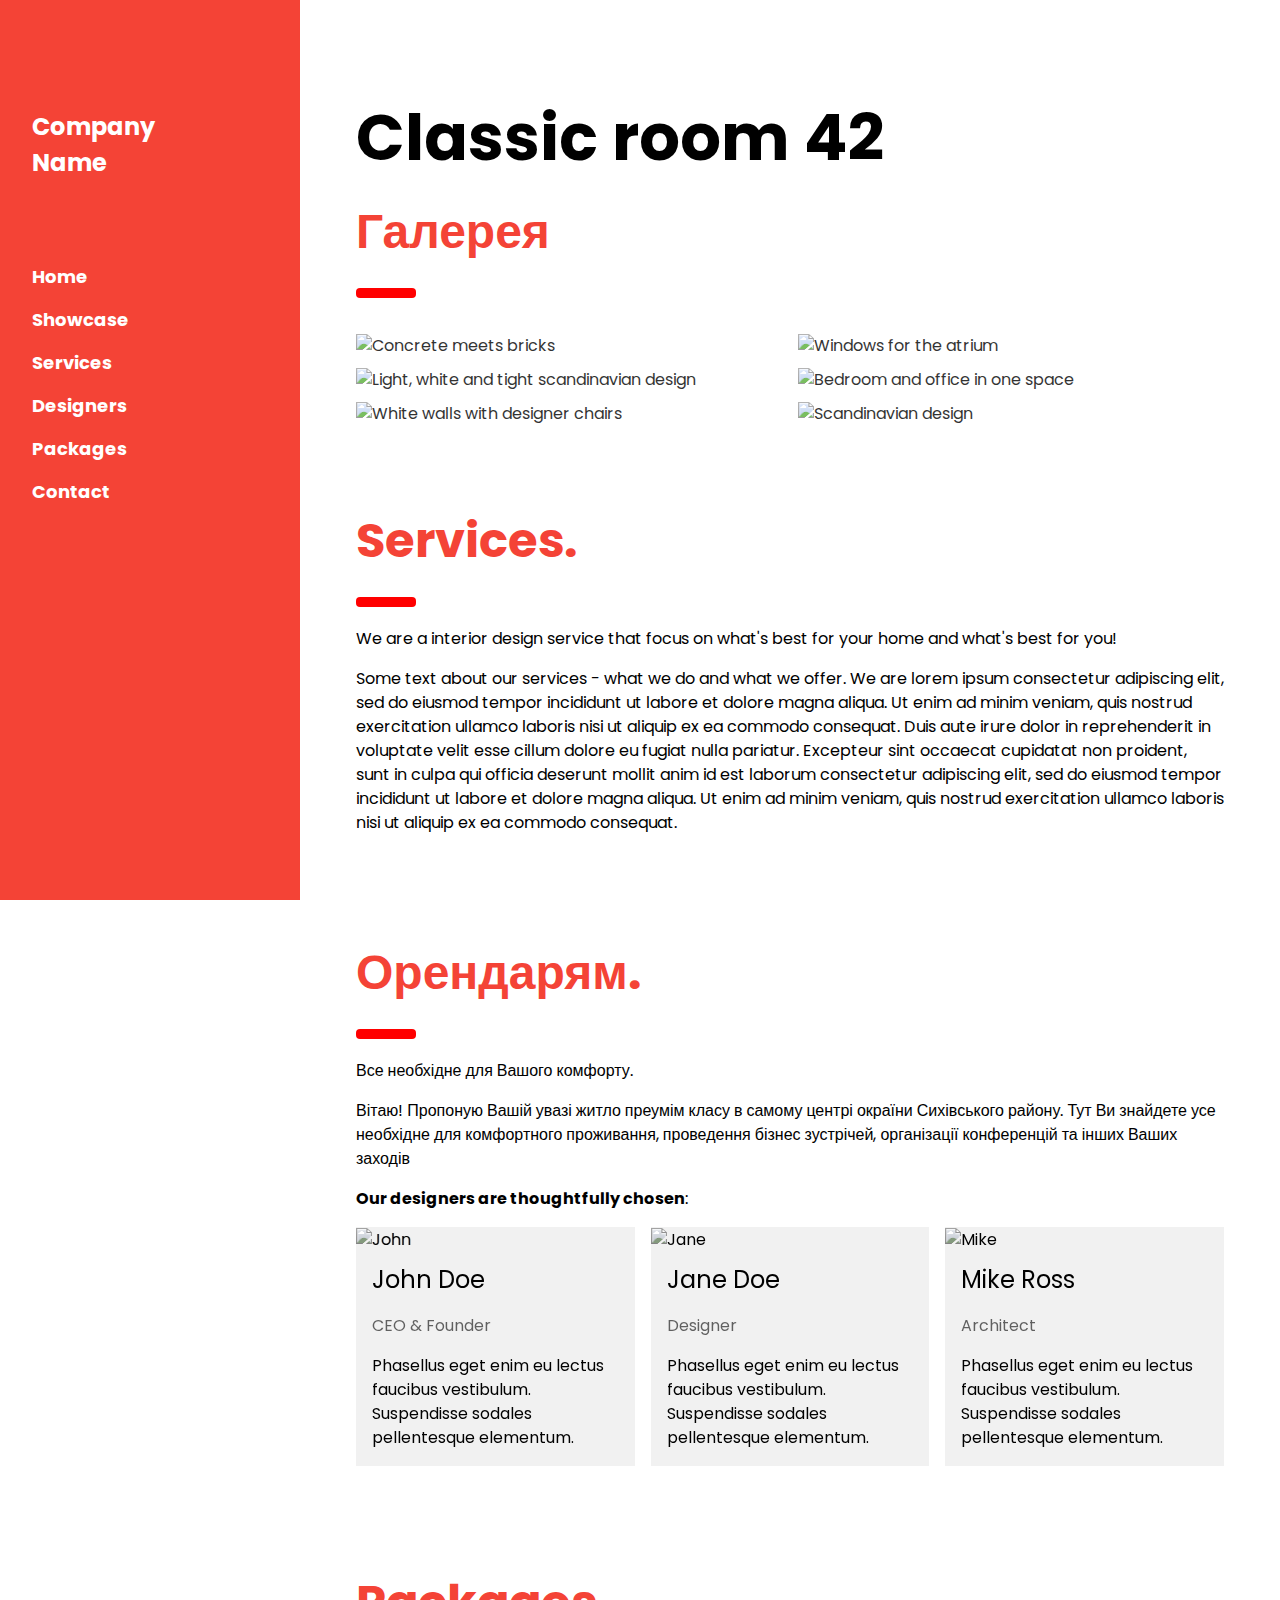
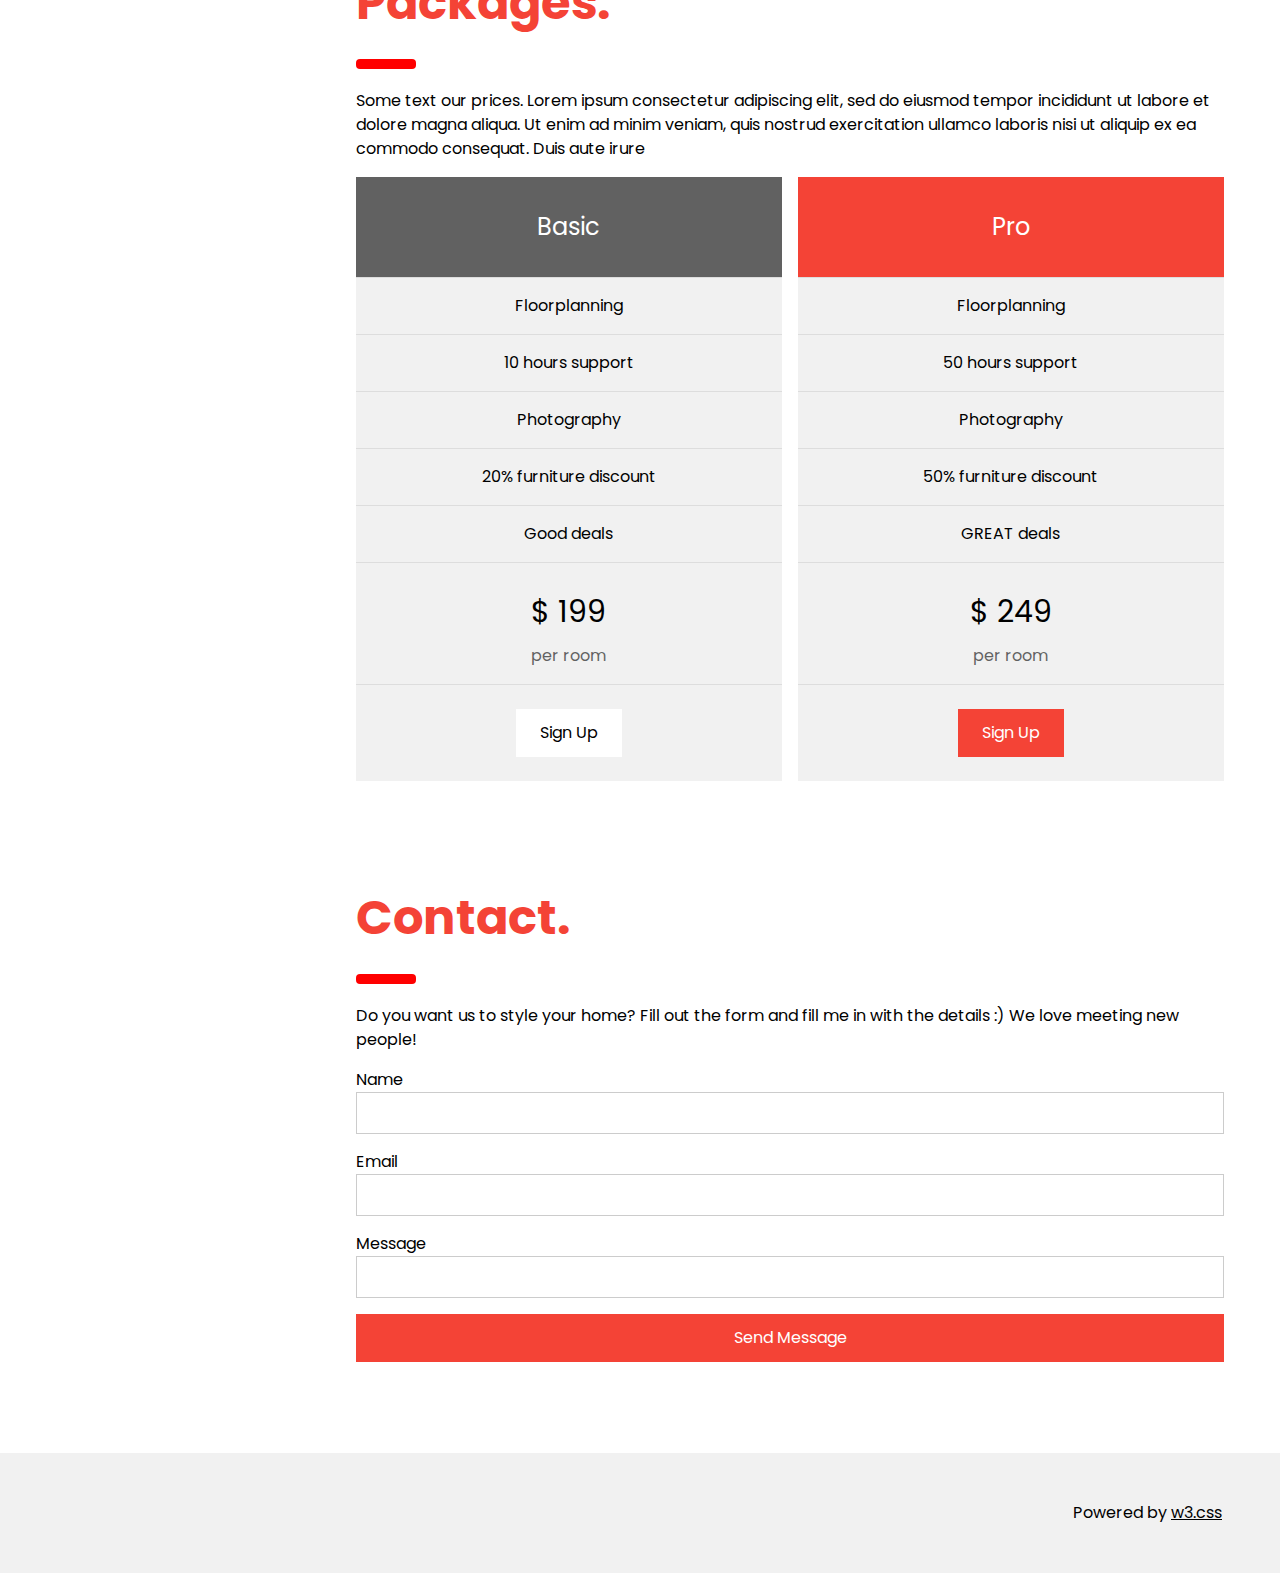
==== templates/index.html @ 7cef3b25 "Update index.html" ====
<!DOCTYPE html>
<html lang="en">
<head>
<title>W3.CSS Template</title>
<meta charset="UTF-8">
<meta name="viewport" content="width=device-width, initial-scale=1">
<link rel="stylesheet" href="https://www.w3schools.com/w3css/4/w3.css">
<link rel="stylesheet" href="https://fonts.googleapis.com/css?family=Poppins">
<style>
body,h1,h2,h3,h4,h5 {font-family: "Poppins", sans-serif}
body {font-size:16px;}
.w3-half img{margin-bottom:-6px;margin-top:16px;opacity:0.8;cursor:pointer}
.w3-half img:hover{opacity:1}
</style>
</head>
<body>

<!-- Sidebar/menu -->
<nav class="w3-sidebar w3-red w3-collapse w3-top w3-large w3-padding" style="z-index:3;width:300px;font-weight:bold;" id="mySidebar"><br>
  <a href="javascript:void(0)" onclick="w3_close()" class="w3-button w3-hide-large w3-display-topleft" style="width:100%;font-size:22px">Close Menu</a>
  <div class="w3-container">
    <h3 class="w3-padding-64"><b>Company<br>Name</b></h3>
  </div>
  <div class="w3-bar-block">
    <a href="#" onclick="w3_close()" class="w3-bar-item w3-button w3-hover-white">Home</a> 
    <a href="#showcase" onclick="w3_close()" class="w3-bar-item w3-button w3-hover-white">Showcase</a> 
    <a href="#services" onclick="w3_close()" class="w3-bar-item w3-button w3-hover-white">Services</a> 
    <a href="#designers" onclick="w3_close()" class="w3-bar-item w3-button w3-hover-white">Designers</a> 
    <a href="#packages" onclick="w3_close()" class="w3-bar-item w3-button w3-hover-white">Packages</a> 
    <a href="#contact" onclick="w3_close()" class="w3-bar-item w3-button w3-hover-white">Contact</a>
  </div>
</nav>

<!-- Top menu on small screens -->
<header class="w3-container w3-top w3-hide-large w3-red w3-xlarge w3-padding">
  <a href="javascript:void(0)" class="w3-button w3-red w3-margin-right" onclick="w3_open()">☰</a>
  <span>Company Name</span>
</header>

<!-- Overlay effect when opening sidebar on small screens -->
<div class="w3-overlay w3-hide-large" onclick="w3_close()" style="cursor:pointer" title="close side menu" id="myOverlay"></div>

<!-- !PAGE CONTENT! -->
<div class="w3-main" style="margin-left:340px;margin-right:40px">

  <!-- Header -->
  <div class="w3-container" style="margin-top:80px" id="showcase">
    <h1 class="w3-jumbo"><b>Classic room 42</b></h1>
    <h1 class="w3-xxxlarge w3-text-red"><b>Галерея</b></h1>
    <hr style="width:50px;border:5px solid red" class="w3-round">
  </div>
  
  <!-- Photo grid (modal) -->
  <div class="w3-row-padding">
    <div class="w3-half">
      <img src="kitchenconcrete.jpg" style="width:100%" onclick="onClick(this)" alt="Concrete meets bricks">
      <img src="/w3images/livingroom.jpg" style="width:100%" onclick="onClick(this)" alt="Light, white and tight scandinavian design">
      <img src="/w3images/diningroom.jpg" style="width:100%" onclick="onClick(this)" alt="White walls with designer chairs">
    </div>

    <div class="w3-half">
      <img src="/w3images/atrium.jpg" style="width:100%" onclick="onClick(this)" alt="Windows for the atrium">
      <img src="/w3images/bedroom.jpg" style="width:100%" onclick="onClick(this)" alt="Bedroom and office in one space">
      <img src="/w3images/livingroom2.jpg" style="width:100%" onclick="onClick(this)" alt="Scandinavian design">
    </div>
  </div>

  <!-- Modal for full size images on click-->
  <div id="modal01" class="w3-modal w3-black" style="padding-top:0" onclick="this.style.display='none'">
    <span class="w3-button w3-black w3-xxlarge w3-display-topright">×</span>
    <div class="w3-modal-content w3-animate-zoom w3-center w3-transparent w3-padding-64">
      <img id="img01" class="w3-image">
      <p id="caption"></p>
    </div>
  </div>

  <!-- Інтерє'р -->
  <div class="w3-container" id="services" style="margin-top:75px">
    <h1 class="w3-xxxlarge w3-text-red"><b>Services.</b></h1>
    <hr style="width:50px;border:5px solid red" class="w3-round">
    <p>We are a interior design service that focus on what's best for your home and what's best for you!</p>
    <p>Some text about our services - what we do and what we offer. We are lorem ipsum consectetur adipiscing elit, sed do eiusmod tempor incididunt ut labore et dolore magna aliqua. Ut enim ad minim veniam, quis nostrud exercitation ullamco laboris nisi ut aliquip ex ea commodo consequat. Duis aute irure
    dolor in reprehenderit in voluptate velit esse cillum dolore eu fugiat nulla pariatur. Excepteur sint occaecat cupidatat non proident, sunt in culpa qui officia deserunt mollit anim id est laborum consectetur adipiscing elit, sed do eiusmod tempor
    incididunt ut labore et dolore magna aliqua. Ut enim ad minim veniam, quis nostrud exercitation ullamco laboris nisi ut aliquip ex ea commodo consequat.
    </p>
  </div>
  
  <!-- Desiner -->
  <div class="w3-container" id="designers" style="margin-top:75px">
    <h1 class="w3-xxxlarge w3-text-red"><b>Орендарям.</b></h1>
    <hr style="width:50px;border:5px solid red" class="w3-round">
    <p>Все необхідне для Вашого комфорту.</p>
    <p>Вітаю! Пропоную Вашій увазі житло преумім класу в самому центрі окраїни Сихівського району. Тут Ви знайдете усе необхідне для комфортного проживання, проведення бізнес зустрічей,
      організації конференцій та інших Ваших заходів
    </p>
    <p><b>Our designers are thoughtfully chosen</b>:</p>
  </div>

  <!-- The Team -->
  <div class="w3-row-padding w3-grayscale">
    <div class="w3-col m4 w3-margin-bottom">
      <div class="w3-light-grey">
        <img src="/w3images/team2.jpg" alt="John" style="width:100%">
        <div class="w3-container">
          <h3>John Doe</h3>
          <p class="w3-opacity">CEO & Founder</p>
          <p>Phasellus eget enim eu lectus faucibus vestibulum. Suspendisse sodales pellentesque elementum.</p>
        </div>
      </div>
    </div>
    <div class="w3-col m4 w3-margin-bottom">
      <div class="w3-light-grey">
        <img src="/w3images/team1.jpg" alt="Jane" style="width:100%">
        <div class="w3-container">
          <h3>Jane Doe</h3>
          <p class="w3-opacity">Designer</p>
          <p>Phasellus eget enim eu lectus faucibus vestibulum. Suspendisse sodales pellentesque elementum.</p>
        </div>
      </div>
    </div>
    <div class="w3-col m4 w3-margin-bottom">
      <div class="w3-light-grey">
        <img src="/w3images/team3.jpg" alt="Mike" style="width:100%">
        <div class="w3-container">
          <h3>Mike Ross</h3>
          <p class="w3-opacity">Architect</p>
          <p>Phasellus eget enim eu lectus faucibus vestibulum. Suspendisse sodales pellentesque elementum.</p>
        </div>
      </div>
    </div>
  </div>

  <!-- Packages / Pricing Tables -->
  <div class="w3-container" id="packages" style="margin-top:75px">
    <h1 class="w3-xxxlarge w3-text-red"><b>Packages.</b></h1>
    <hr style="width:50px;border:5px solid red" class="w3-round">
    <p>Some text our prices. Lorem ipsum consectetur adipiscing elit, sed do eiusmod tempor incididunt ut labore et dolore magna aliqua. Ut enim ad minim veniam, quis nostrud exercitation ullamco laboris nisi ut aliquip ex ea commodo consequat. Duis aute irure</p>
  </div>

  <div class="w3-row-padding">
    <div class="w3-half w3-margin-bottom">
      <ul class="w3-ul w3-light-grey w3-center">
        <li class="w3-dark-grey w3-xlarge w3-padding-32">Basic</li>
        <li class="w3-padding-16">Floorplanning</li>
        <li class="w3-padding-16">10 hours support</li>
        <li class="w3-padding-16">Photography</li>
        <li class="w3-padding-16">20% furniture discount</li>
        <li class="w3-padding-16">Good deals</li>
        <li class="w3-padding-16">
          <h2>$ 199</h2>
          <span class="w3-opacity">per room</span>
        </li>
        <li class="w3-light-grey w3-padding-24">
          <button class="w3-button w3-white w3-padding-large w3-hover-black">Sign Up</button>
        </li>
      </ul>
    </div>
        
    <div class="w3-half">
      <ul class="w3-ul w3-light-grey w3-center">
        <li class="w3-red w3-xlarge w3-padding-32">Pro</li>
        <li class="w3-padding-16">Floorplanning</li>
        <li class="w3-padding-16">50 hours support</li>
        <li class="w3-padding-16">Photography</li>
        <li class="w3-padding-16">50% furniture discount</li>
        <li class="w3-padding-16">GREAT deals</li>
        <li class="w3-padding-16">
          <h2>$ 249</h2>
          <span class="w3-opacity">per room</span>
        </li>
        <li class="w3-light-grey w3-padding-24">
          <button class="w3-button w3-red w3-padding-large w3-hover-black">Sign Up</button>
        </li>
      </ul>
    </div>
  </div>
  
  <!-- Contact -->
  <div class="w3-container" id="contact" style="margin-top:75px">
    <h1 class="w3-xxxlarge w3-text-red"><b>Contact.</b></h1>
    <hr style="width:50px;border:5px solid red" class="w3-round">
    <p>Do you want us to style your home? Fill out the form and fill me in with the details :) We love meeting new people!</p>
    <form action="/action_page.php" target="_blank">
      <div class="w3-section">
        <label>Name</label>
        <input class="w3-input w3-border" type="text" name="Name" required>
      </div>
      <div class="w3-section">
        <label>Email</label>
        <input class="w3-input w3-border" type="text" name="Email" required>
      </div>
      <div class="w3-section">
        <label>Message</label>
        <input class="w3-input w3-border" type="text" name="Message" required>
      </div>
      <button type="submit" class="w3-button w3-block w3-padding-large w3-red w3-margin-bottom">Send Message</button>
    </form>  
  </div>

<!-- End page content -->
</div>

<!-- W3.CSS Container -->
<div class="w3-light-grey w3-container w3-padding-32" style="margin-top:75px;padding-right:58px"><p class="w3-right">Powered by <a href="https://www.w3schools.com/w3css/default.asp" title="W3.CSS" target="_blank" class="w3-hover-opacity">w3.css</a></p></div>

<script>
// Script to open and close sidebar
function w3_open() {
  document.getElementById("mySidebar").style.display = "block";
  document.getElementById("myOverlay").style.display = "block";
}
 
function w3_close() {
  document.getElementById("mySidebar").style.display = "none";
  document.getElementById("myOverlay").style.display = "none";
}

// Modal Image Gallery
function onClick(element) {
  document.getElementById("img01").src = element.src;
  document.getElementById("modal01").style.display = "block";
  var captionText = document.getElementById("caption");
  captionText.innerHTML = element.alt;
}
</script>

</body>
</html>
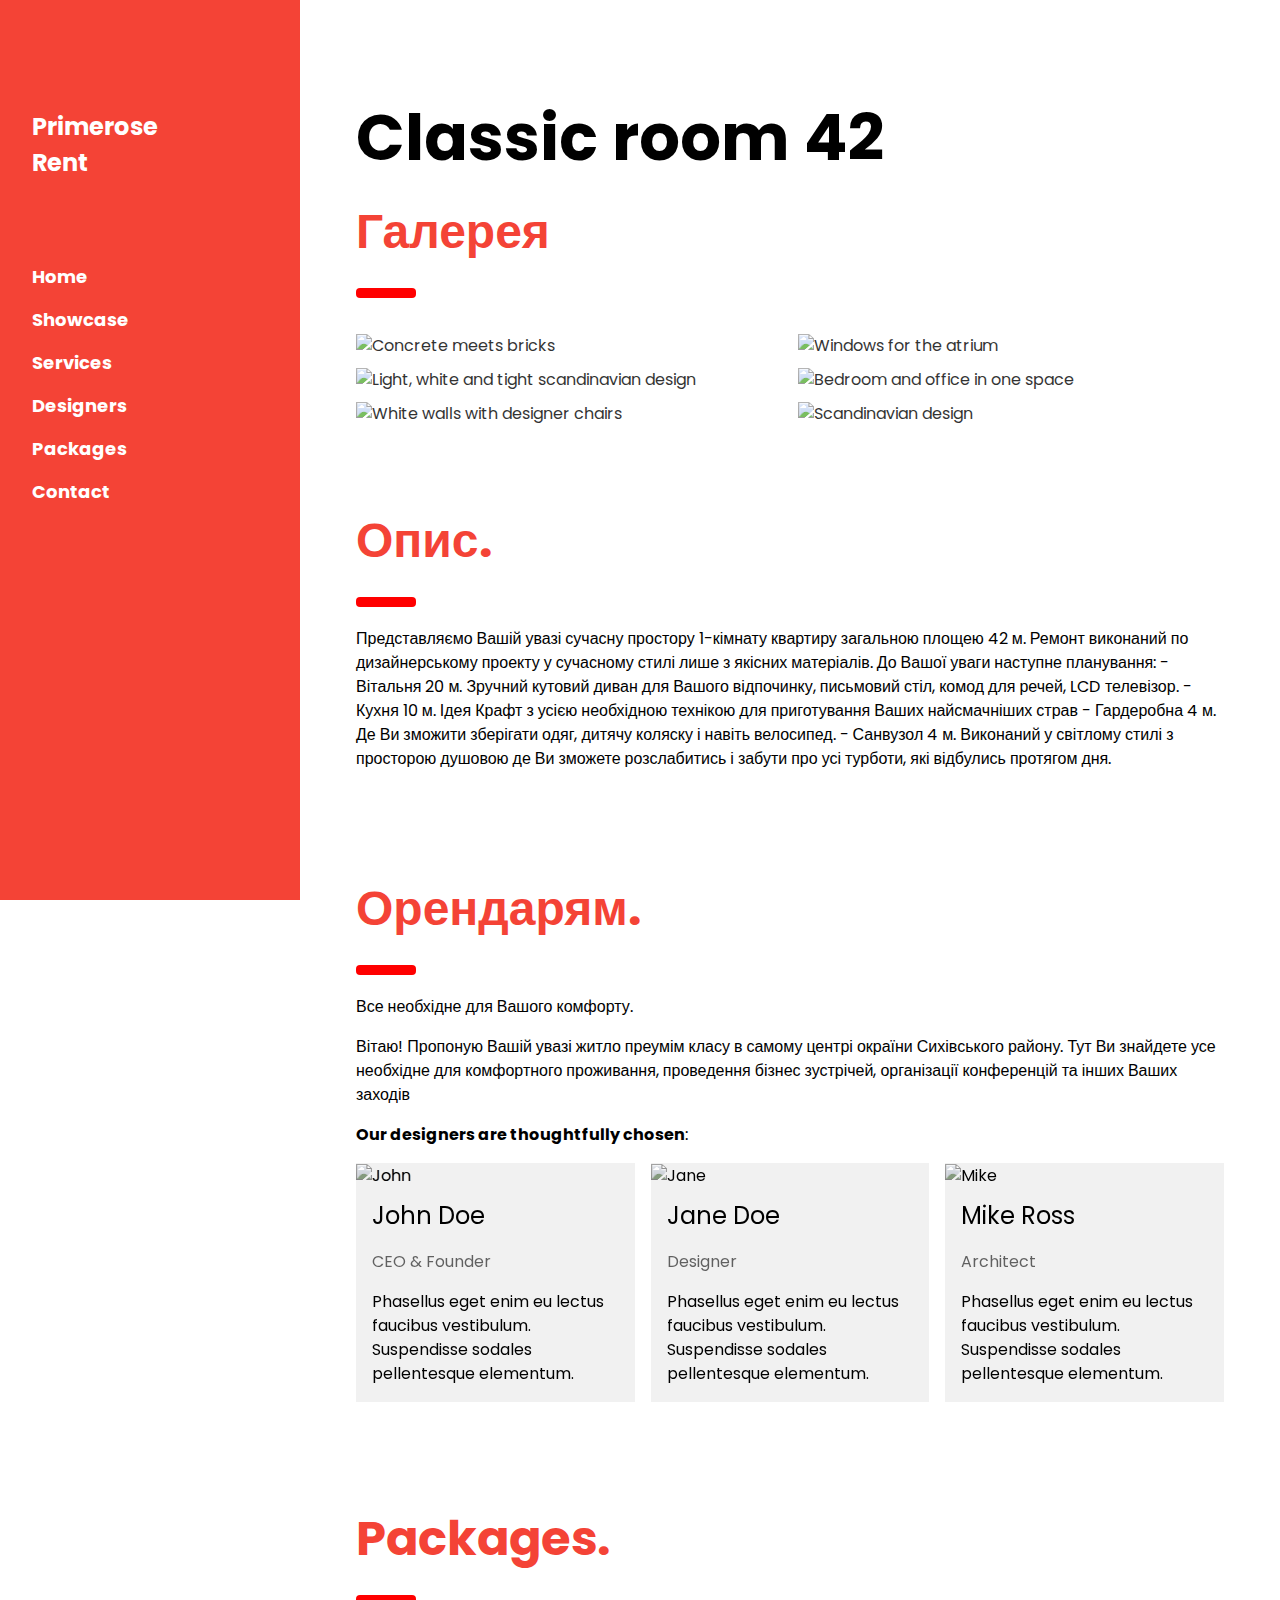
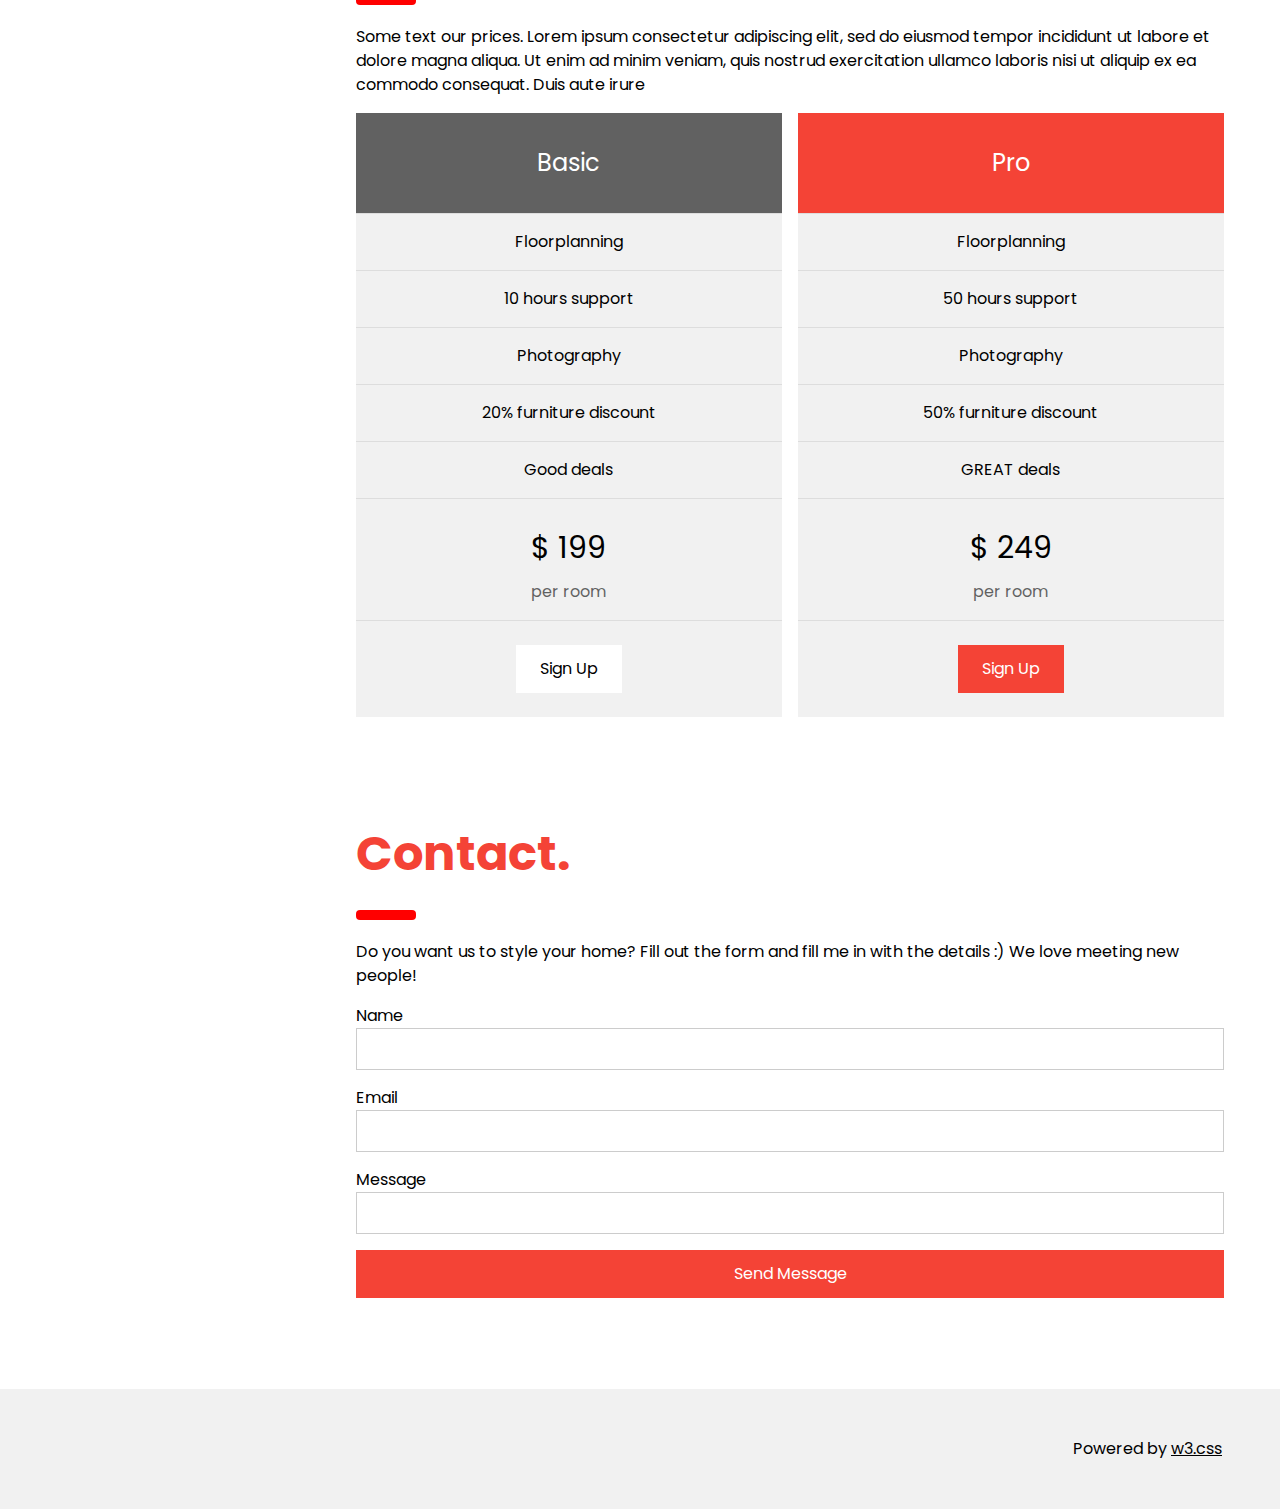
==== commit 1e40b468: "Update index.html" ====
--- a/templates/index.html
+++ b/templates/index.html
@@ -19,7 +19,7 @@
 <nav class="w3-sidebar w3-red w3-collapse w3-top w3-large w3-padding" style="z-index:3;width:300px;font-weight:bold;" id="mySidebar"><br>
   <a href="javascript:void(0)" onclick="w3_close()" class="w3-button w3-hide-large w3-display-topleft" style="width:100%;font-size:22px">Close Menu</a>
   <div class="w3-container">
-    <h3 class="w3-padding-64"><b>Company<br>Name</b></h3>
+    <h3 class="w3-padding-64"><b>Primerose<br>Rent</b></h3>
   </div>
   <div class="w3-bar-block">
     <a href="#" onclick="w3_close()" class="w3-bar-item w3-button w3-hover-white">Home</a> 
@@ -34,7 +34,7 @@
 <!-- Top menu on small screens -->
 <header class="w3-container w3-top w3-hide-large w3-red w3-xlarge w3-padding">
   <a href="javascript:void(0)" class="w3-button w3-red w3-margin-right" onclick="w3_open()">☰</a>
-  <span>Company Name</span>
+  <span>Primerose Rent</span>
 </header>
 
 <!-- Overlay effect when opening sidebar on small screens -->
@@ -53,7 +53,7 @@
   <!-- Photo grid (modal) -->
   <div class="w3-row-padding">
     <div class="w3-half">
-      <img src="kitchenconcrete.jpg" style="width:100%" onclick="onClick(this)" alt="Concrete meets bricks">
+      <img src="/static/images/kitchen.jpg" style="width:100%" onclick="onClick(this)" alt="Concrete meets bricks">
       <img src="/w3images/livingroom.jpg" style="width:100%" onclick="onClick(this)" alt="Light, white and tight scandinavian design">
       <img src="/w3images/diningroom.jpg" style="width:100%" onclick="onClick(this)" alt="White walls with designer chairs">
     </div>
@@ -76,12 +76,14 @@
 
   <!-- Інтерє'р -->
   <div class="w3-container" id="services" style="margin-top:75px">
-    <h1 class="w3-xxxlarge w3-text-red"><b>Services.</b></h1>
-    <hr style="width:50px;border:5px solid red" class="w3-round">
-    <p>We are a interior design service that focus on what's best for your home and what's best for you!</p>
-    <p>Some text about our services - what we do and what we offer. We are lorem ipsum consectetur adipiscing elit, sed do eiusmod tempor incididunt ut labore et dolore magna aliqua. Ut enim ad minim veniam, quis nostrud exercitation ullamco laboris nisi ut aliquip ex ea commodo consequat. Duis aute irure
-    dolor in reprehenderit in voluptate velit esse cillum dolore eu fugiat nulla pariatur. Excepteur sint occaecat cupidatat non proident, sunt in culpa qui officia deserunt mollit anim id est laborum consectetur adipiscing elit, sed do eiusmod tempor
-    incididunt ut labore et dolore magna aliqua. Ut enim ad minim veniam, quis nostrud exercitation ullamco laboris nisi ut aliquip ex ea commodo consequat.
+    <h1 class="w3-xxxlarge w3-text-red"><b>Опис.</b></h1>
+    <hr style="width:50px;border:5px solid red" class="w3-round">
+    <p>Представляємо Вашій увазі сучасну простору 1-кімнату квартиру загальною площею 42 м. Ремонт виконаний по дизайнерському проекту у сучасному стилі лише з якісних матеріалів. До Вашої уваги наступне планування:
+      - Вітальня 20 м. Зручний кутовий диван для Вашого відпочинку, письмовий стіл, комод для речей, LCD телевізор.
+      - Кухня 10 м. Ідея Крафт з усією необхідною технікою для приготування Ваших найсмачніших страв
+      - Гардеробна 4 м. Де Ви зможити зберігати одяг, дитячу коляску і навіть велосипед.
+      - Санвузол 4 м. Виконаний у світлому стилі з просторою душовою де Ви зможете розслабитись і забути про усі турботи, які відбулись протягом дня.
+      
     </p>
   </div>
   
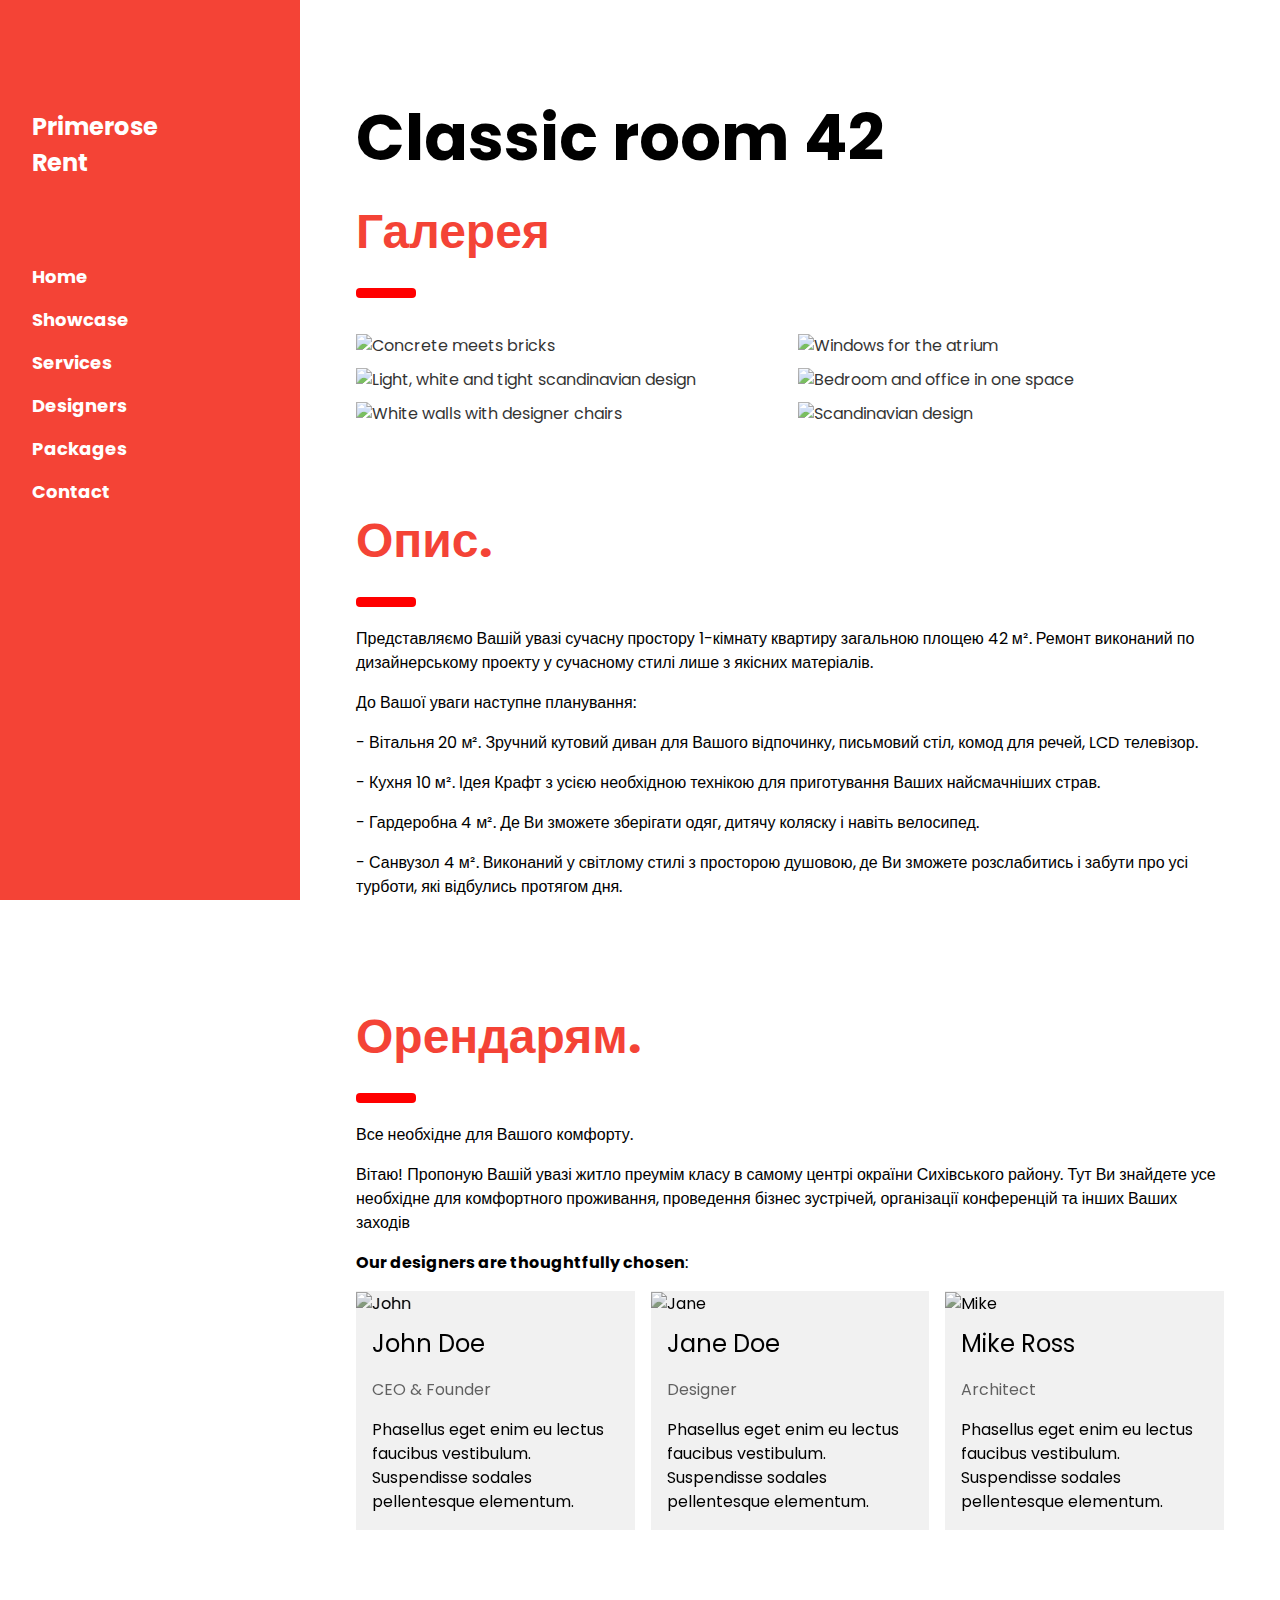
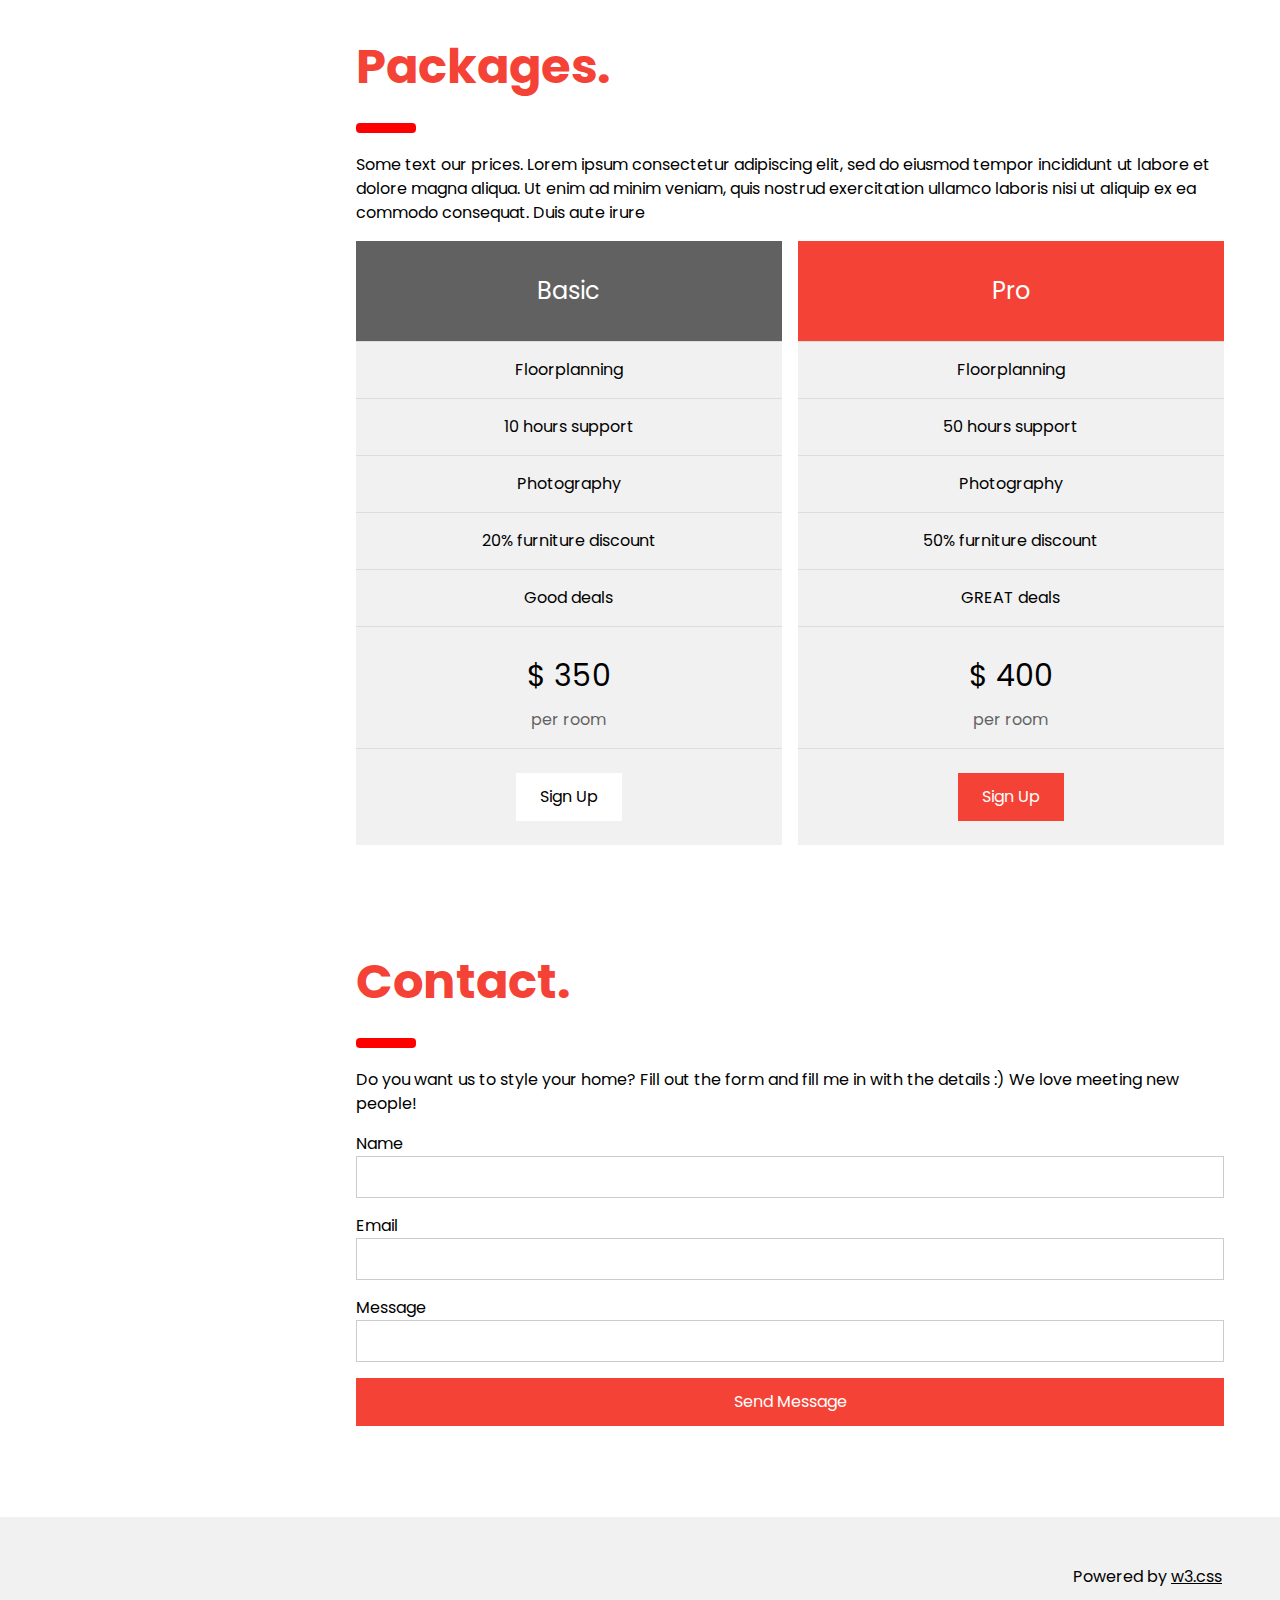
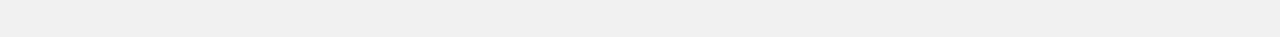
==== commit 49eded14: "Update index.html" ====
--- a/templates/index.html
+++ b/templates/index.html
@@ -78,13 +78,17 @@
   <div class="w3-container" id="services" style="margin-top:75px">
     <h1 class="w3-xxxlarge w3-text-red"><b>Опис.</b></h1>
     <hr style="width:50px;border:5px solid red" class="w3-round">
-    <p>Представляємо Вашій увазі сучасну простору 1-кімнату квартиру загальною площею 42 м. Ремонт виконаний по дизайнерському проекту у сучасному стилі лише з якісних матеріалів. До Вашої уваги наступне планування:
-      - Вітальня 20 м. Зручний кутовий диван для Вашого відпочинку, письмовий стіл, комод для речей, LCD телевізор.
-      - Кухня 10 м. Ідея Крафт з усією необхідною технікою для приготування Ваших найсмачніших страв
-      - Гардеробна 4 м. Де Ви зможити зберігати одяг, дитячу коляску і навіть велосипед.
-      - Санвузол 4 м. Виконаний у світлому стилі з просторою душовою де Ви зможете розслабитись і забути про усі турботи, які відбулись протягом дня.
-      
-    </p>
+    <p>Представляємо Вашій увазі сучасну простору 1-кімнату квартиру загальною площею 42 м². Ремонт виконаний по дизайнерському проекту у сучасному стилі лише з якісних матеріалів.</p>
+
+    <p>До Вашої уваги наступне планування:</p>
+
+    <p>- Вітальня 20 м². Зручний кутовий диван для Вашого відпочинку, письмовий стіл, комод для речей, LCD телевізор.</p>
+
+    <p>- Кухня 10 м². Ідея Крафт з усією необхідною технікою для приготування Ваших найсмачніших страв.</p>
+
+    <p>- Гардеробна 4 м². Де Ви зможете зберігати одяг, дитячу коляску і навіть велосипед.</p>
+
+    <p>- Санвузол 4 м². Виконаний у світлому стилі з просторою душовою, де Ви зможете розслабитись і забути про усі турботи, які відбулись протягом дня.</p>
   </div>
   
   <!-- Desiner -->
@@ -149,7 +153,7 @@
         <li class="w3-padding-16">20% furniture discount</li>
         <li class="w3-padding-16">Good deals</li>
         <li class="w3-padding-16">
-          <h2>$ 199</h2>
+          <h2>$ 350</h2>
           <span class="w3-opacity">per room</span>
         </li>
         <li class="w3-light-grey w3-padding-24">
@@ -167,7 +171,7 @@
         <li class="w3-padding-16">50% furniture discount</li>
         <li class="w3-padding-16">GREAT deals</li>
         <li class="w3-padding-16">
-          <h2>$ 249</h2>
+          <h2>$ 400</h2>
           <span class="w3-opacity">per room</span>
         </li>
         <li class="w3-light-grey w3-padding-24">
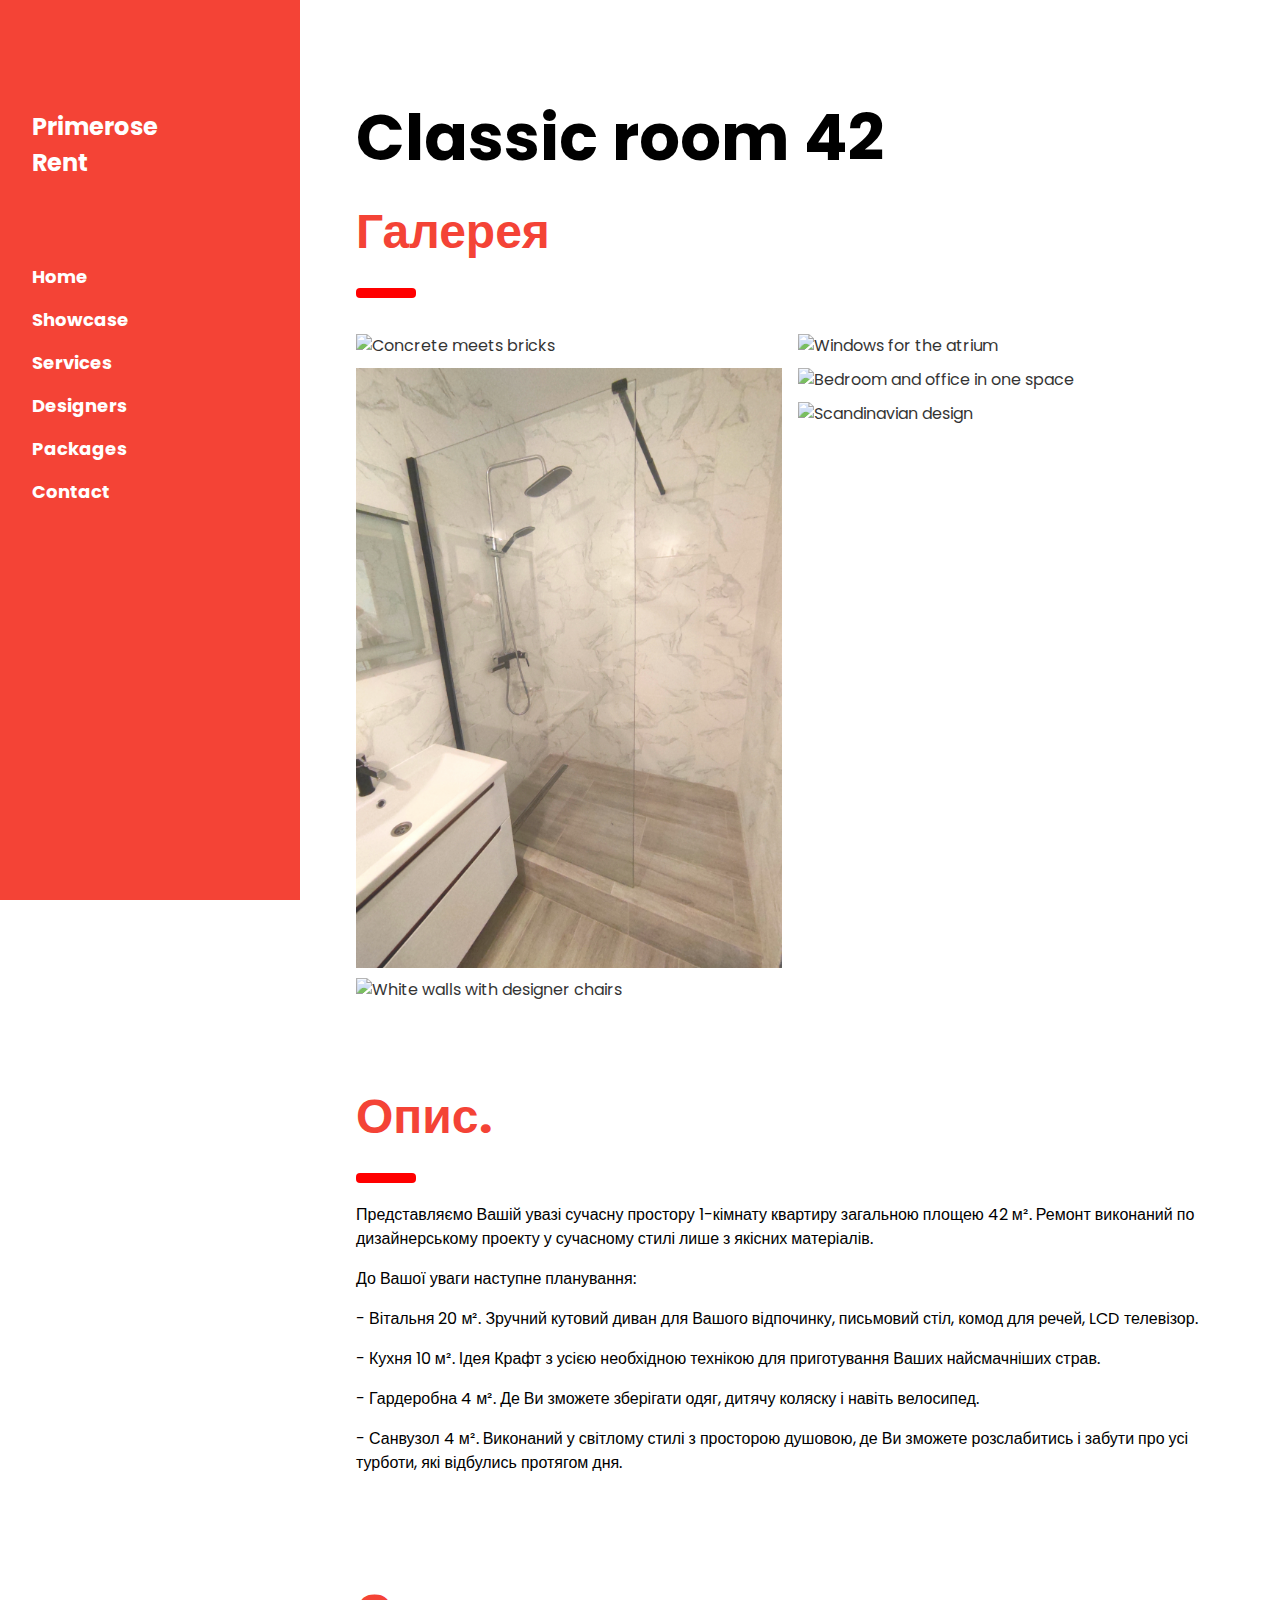
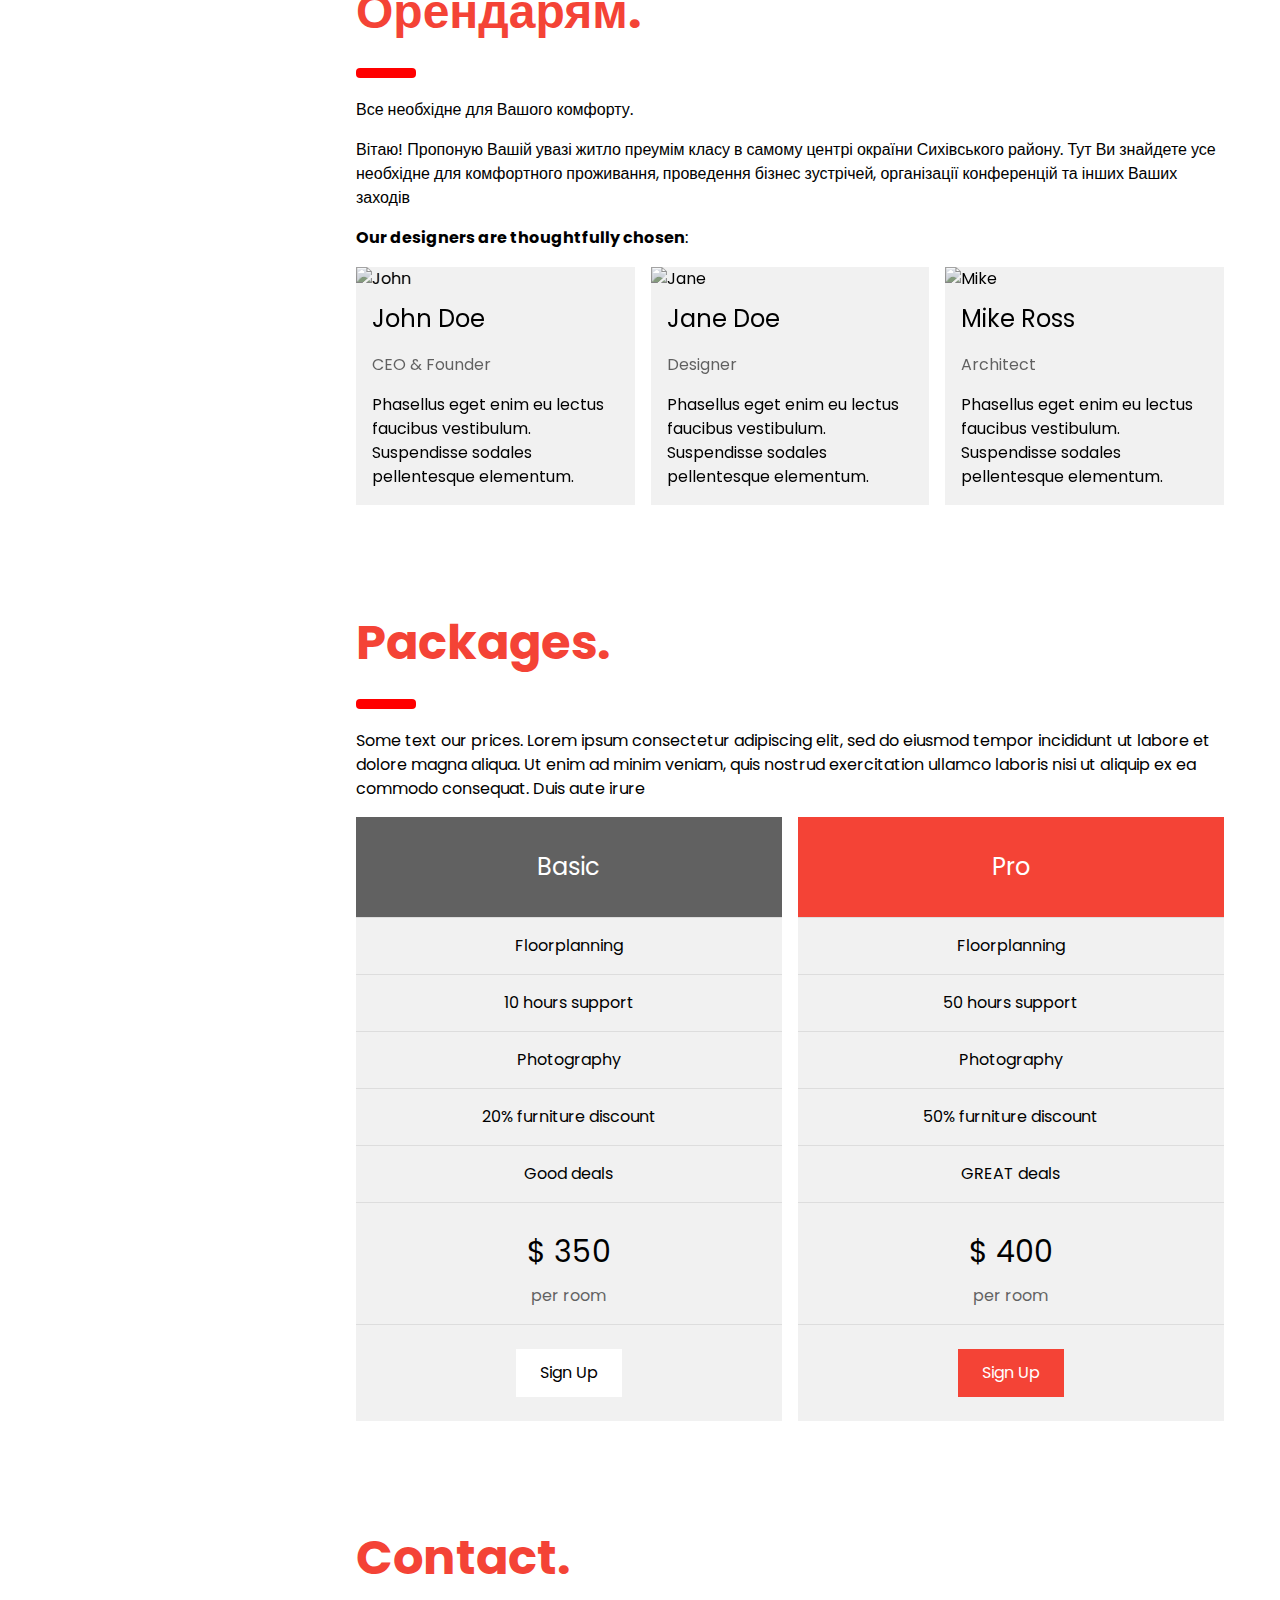
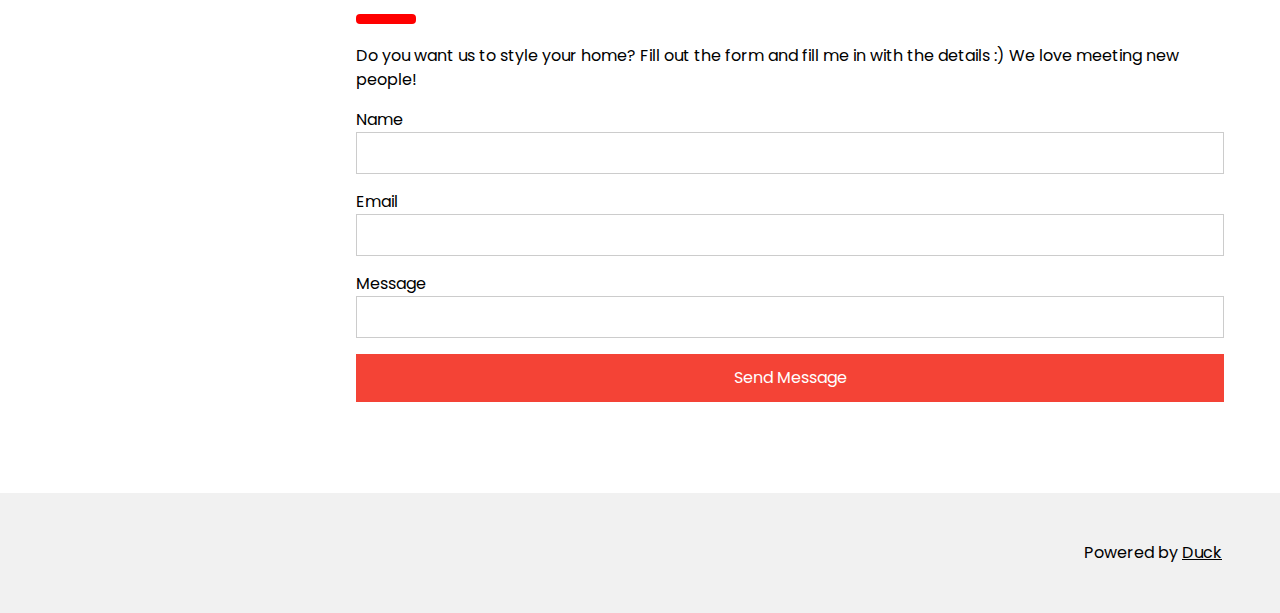
==== commit 6a6af4d8: "Update index.html" ====
--- a/templates/index.html
+++ b/templates/index.html
@@ -1,7 +1,7 @@
 <!DOCTYPE html>
 <html lang="en">
 <head>
-<title>W3.CSS Template</title>
+<title>Primerose classic 42</title>
 <meta charset="UTF-8">
 <meta name="viewport" content="width=device-width, initial-scale=1">
 <link rel="stylesheet" href="https://www.w3schools.com/w3css/4/w3.css">
@@ -54,7 +54,7 @@
   <div class="w3-row-padding">
     <div class="w3-half">
       <img src="/static/images/kitchen.jpg" style="width:100%" onclick="onClick(this)" alt="Concrete meets bricks">
-      <img src="/w3images/livingroom.jpg" style="width:100%" onclick="onClick(this)" alt="Light, white and tight scandinavian design">
+      <img src="/static/images/bathroom.jpg" style="width:100%" onclick="onClick(this)" alt="Light, white and tight scandinavian design">
       <img src="/w3images/diningroom.jpg" style="width:100%" onclick="onClick(this)" alt="White walls with designer chairs">
     </div>
 
@@ -207,7 +207,7 @@
 </div>
 
 <!-- W3.CSS Container -->
-<div class="w3-light-grey w3-container w3-padding-32" style="margin-top:75px;padding-right:58px"><p class="w3-right">Powered by <a href="https://www.w3schools.com/w3css/default.asp" title="W3.CSS" target="_blank" class="w3-hover-opacity">w3.css</a></p></div>
+<div class="w3-light-grey w3-container w3-padding-32" style="margin-top:75px;padding-right:58px"><p class="w3-right">Powered by <a href="https://www.w3schools.com/w3css/default.asp" title="Duck" target="_blank" class="w3-hover-opacity">Duck</a></p></div>
 
 <script>
 // Script to open and close sidebar
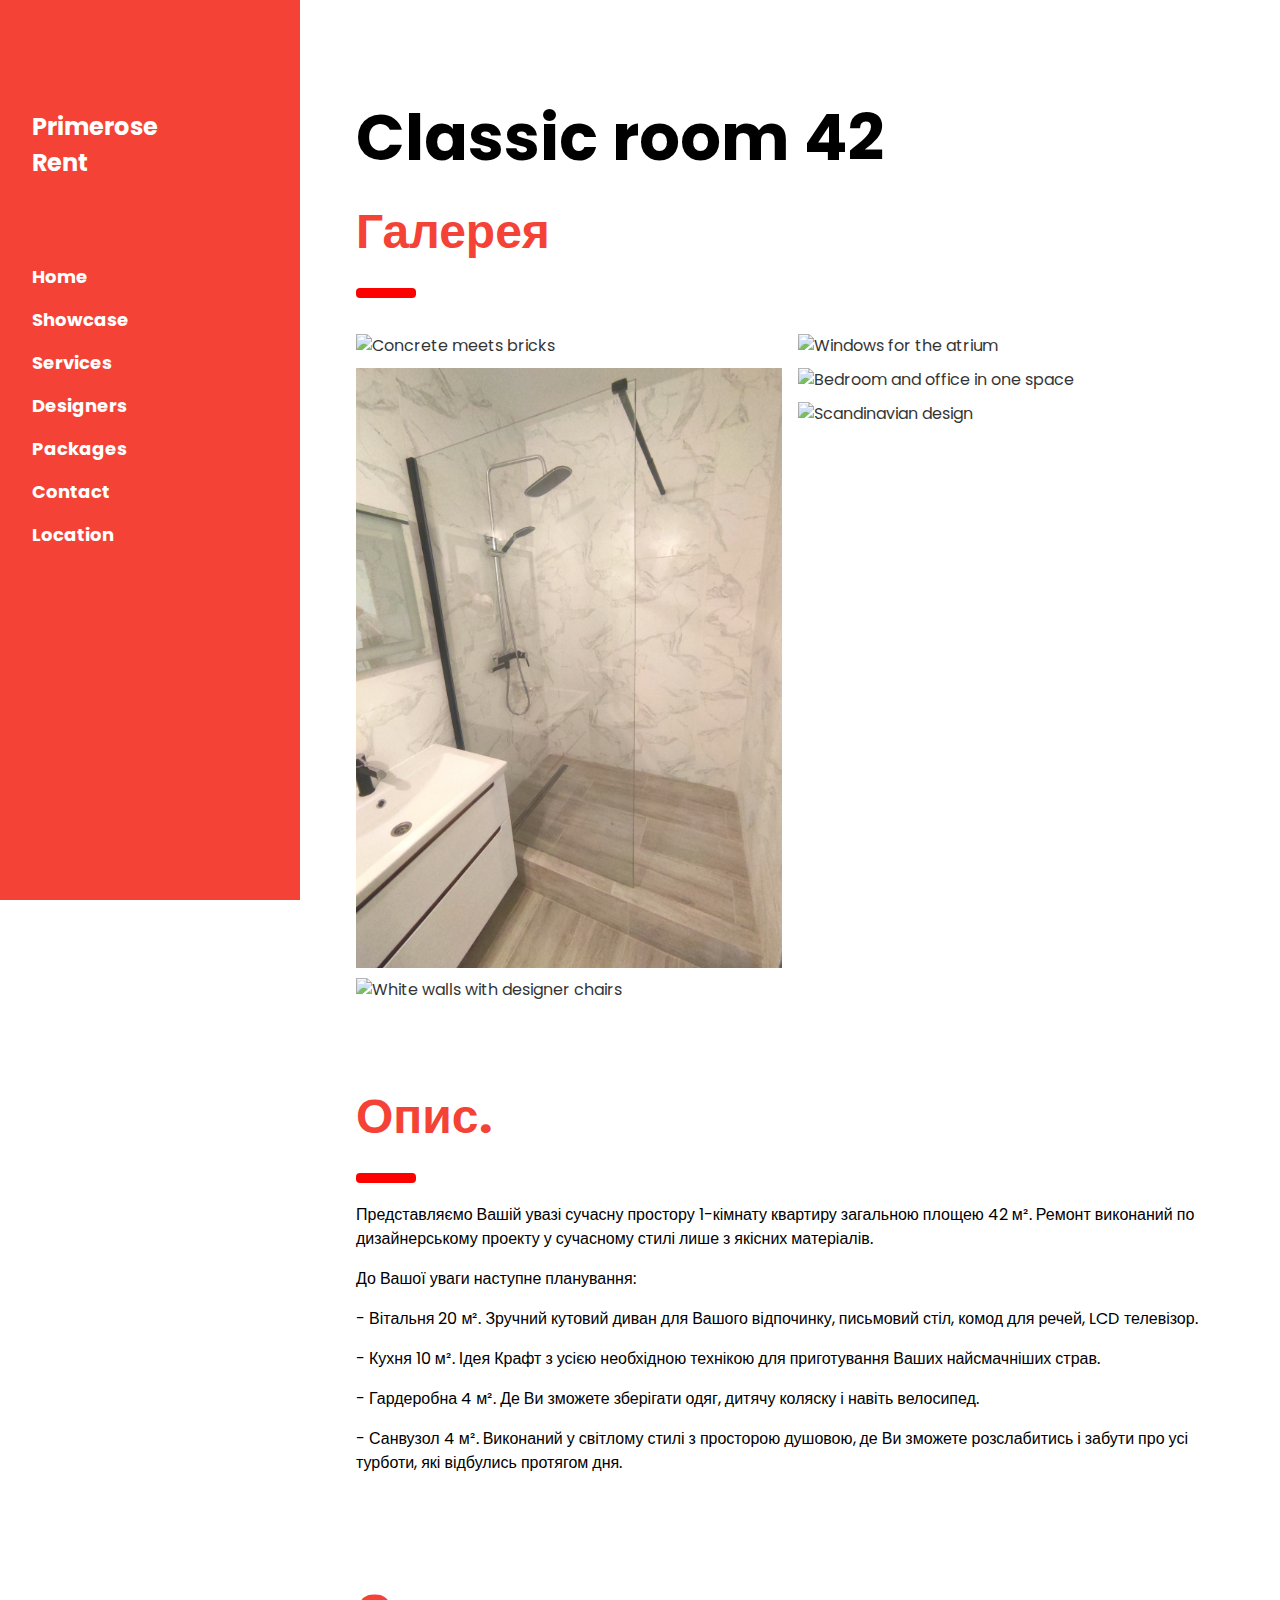
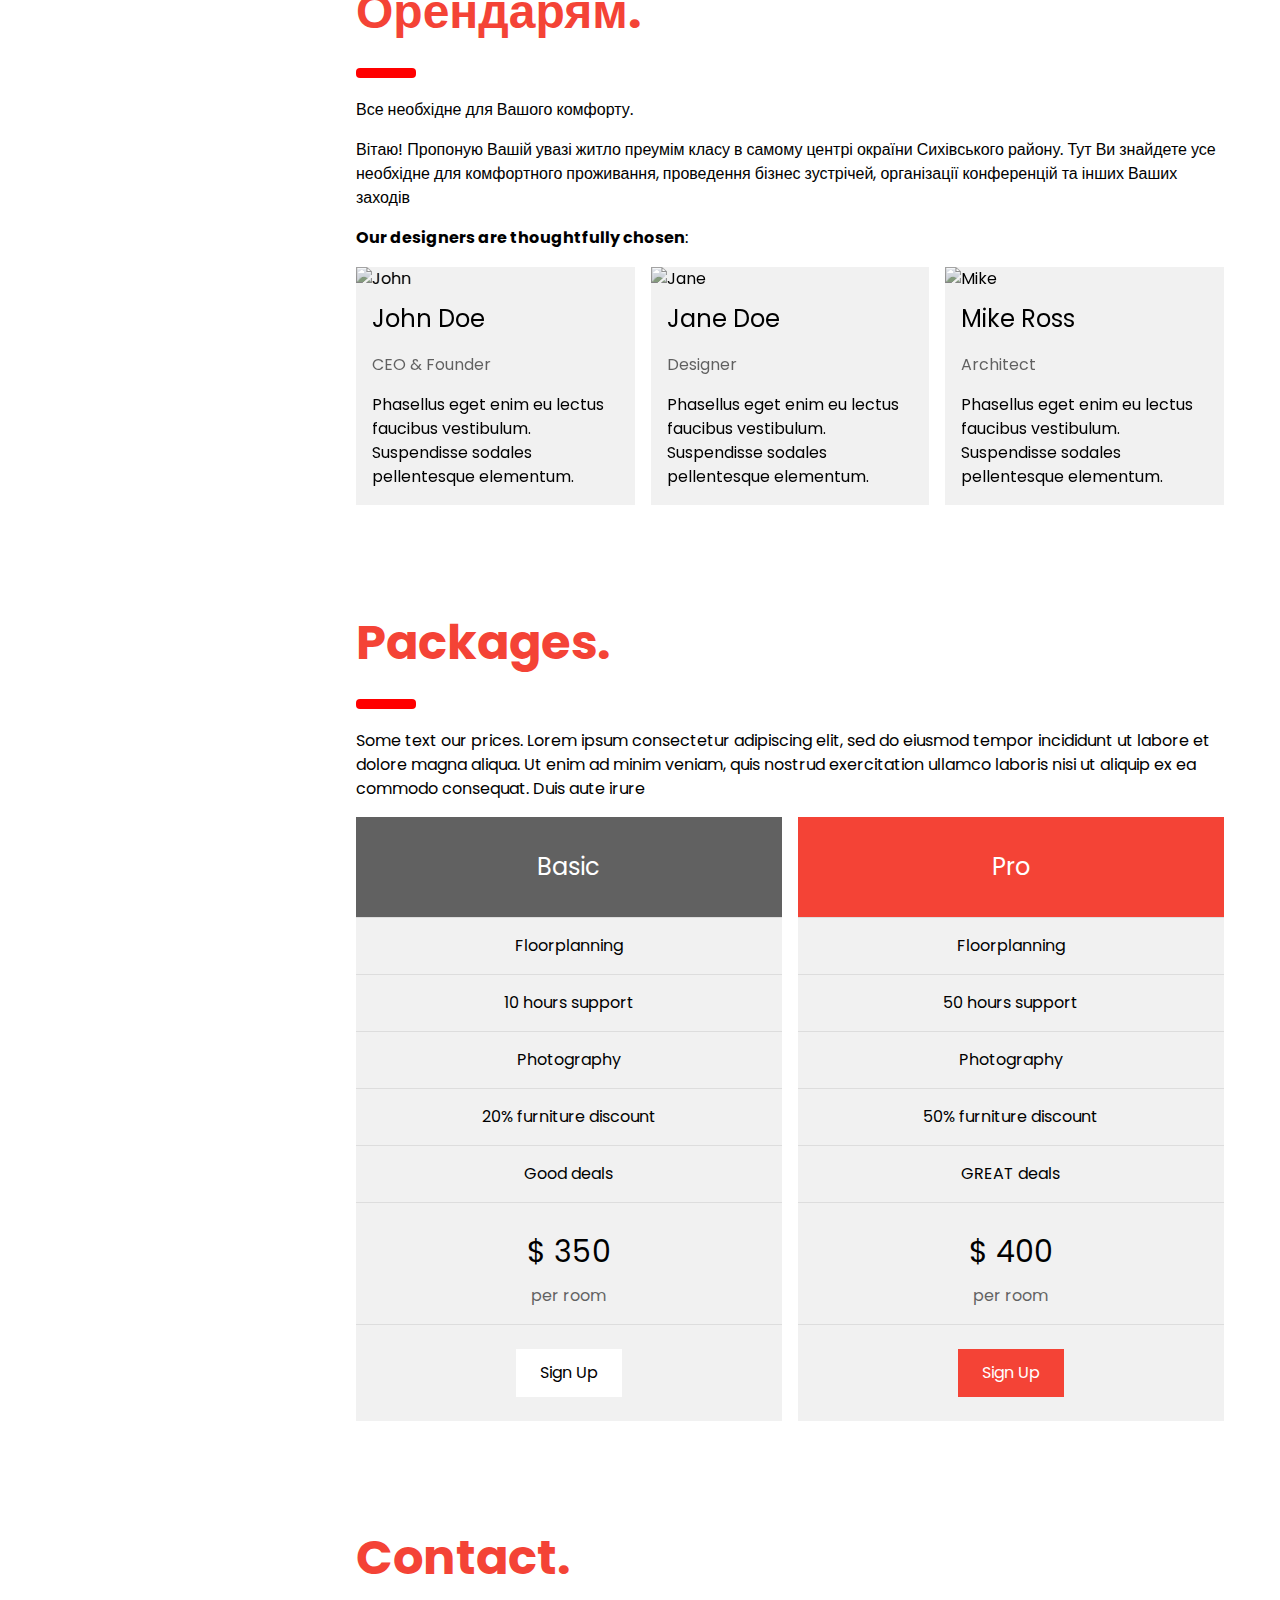
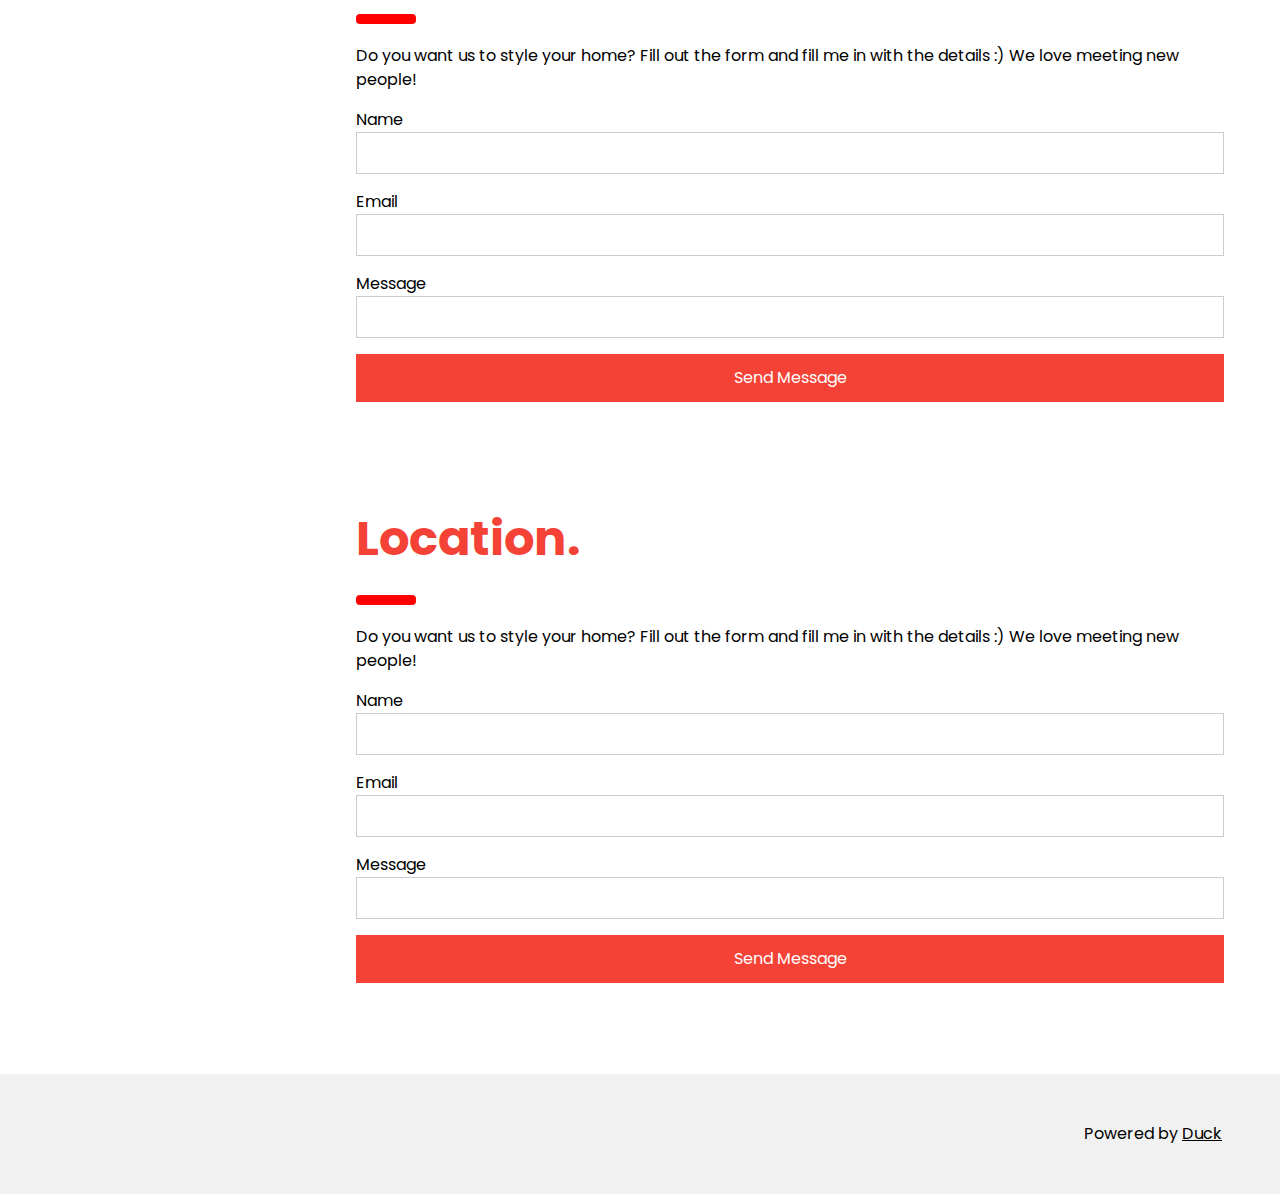
==== commit 30976aa4: "Update index.html" ====
--- a/templates/index.html
+++ b/templates/index.html
@@ -28,6 +28,7 @@
     <a href="#designers" onclick="w3_close()" class="w3-bar-item w3-button w3-hover-white">Designers</a> 
     <a href="#packages" onclick="w3_close()" class="w3-bar-item w3-button w3-hover-white">Packages</a> 
     <a href="#contact" onclick="w3_close()" class="w3-bar-item w3-button w3-hover-white">Contact</a>
+    <a href="#location" onclick="w3_close()" class="w3-bar-item w3-button w3-hover-white">Location</a>
   </div>
 </nav>
 
@@ -202,7 +203,27 @@
       <button type="submit" class="w3-button w3-block w3-padding-large w3-red w3-margin-bottom">Send Message</button>
     </form>  
   </div>
-
+ <!-- Location -->
+  <div class="w3-container" id="location" style="margin-top:75px">
+    <h1 class="w3-xxxlarge w3-text-red"><b>Location.</b></h1>
+    <hr style="width:50px;border:5px solid red" class="w3-round">
+    <p>Do you want us to style your home? Fill out the form and fill me in with the details :) We love meeting new people!</p>
+    <form action="/action_page.php" target="_blank">
+      <div class="w3-section">
+        <label>Name</label>
+        <input class="w3-input w3-border" type="text" name="Name" required>
+      </div>
+      <div class="w3-section">
+        <label>Email</label>
+        <input class="w3-input w3-border" type="text" name="Email" required>
+      </div>
+      <div class="w3-section">
+        <label>Message</label>
+        <input class="w3-input w3-border" type="text" name="Message" required>
+      </div>
+      <button type="submit" class="w3-button w3-block w3-padding-large w3-red w3-margin-bottom">Send Message</button>
+    </form>  
+  </div>
 <!-- End page content -->
 </div>
 
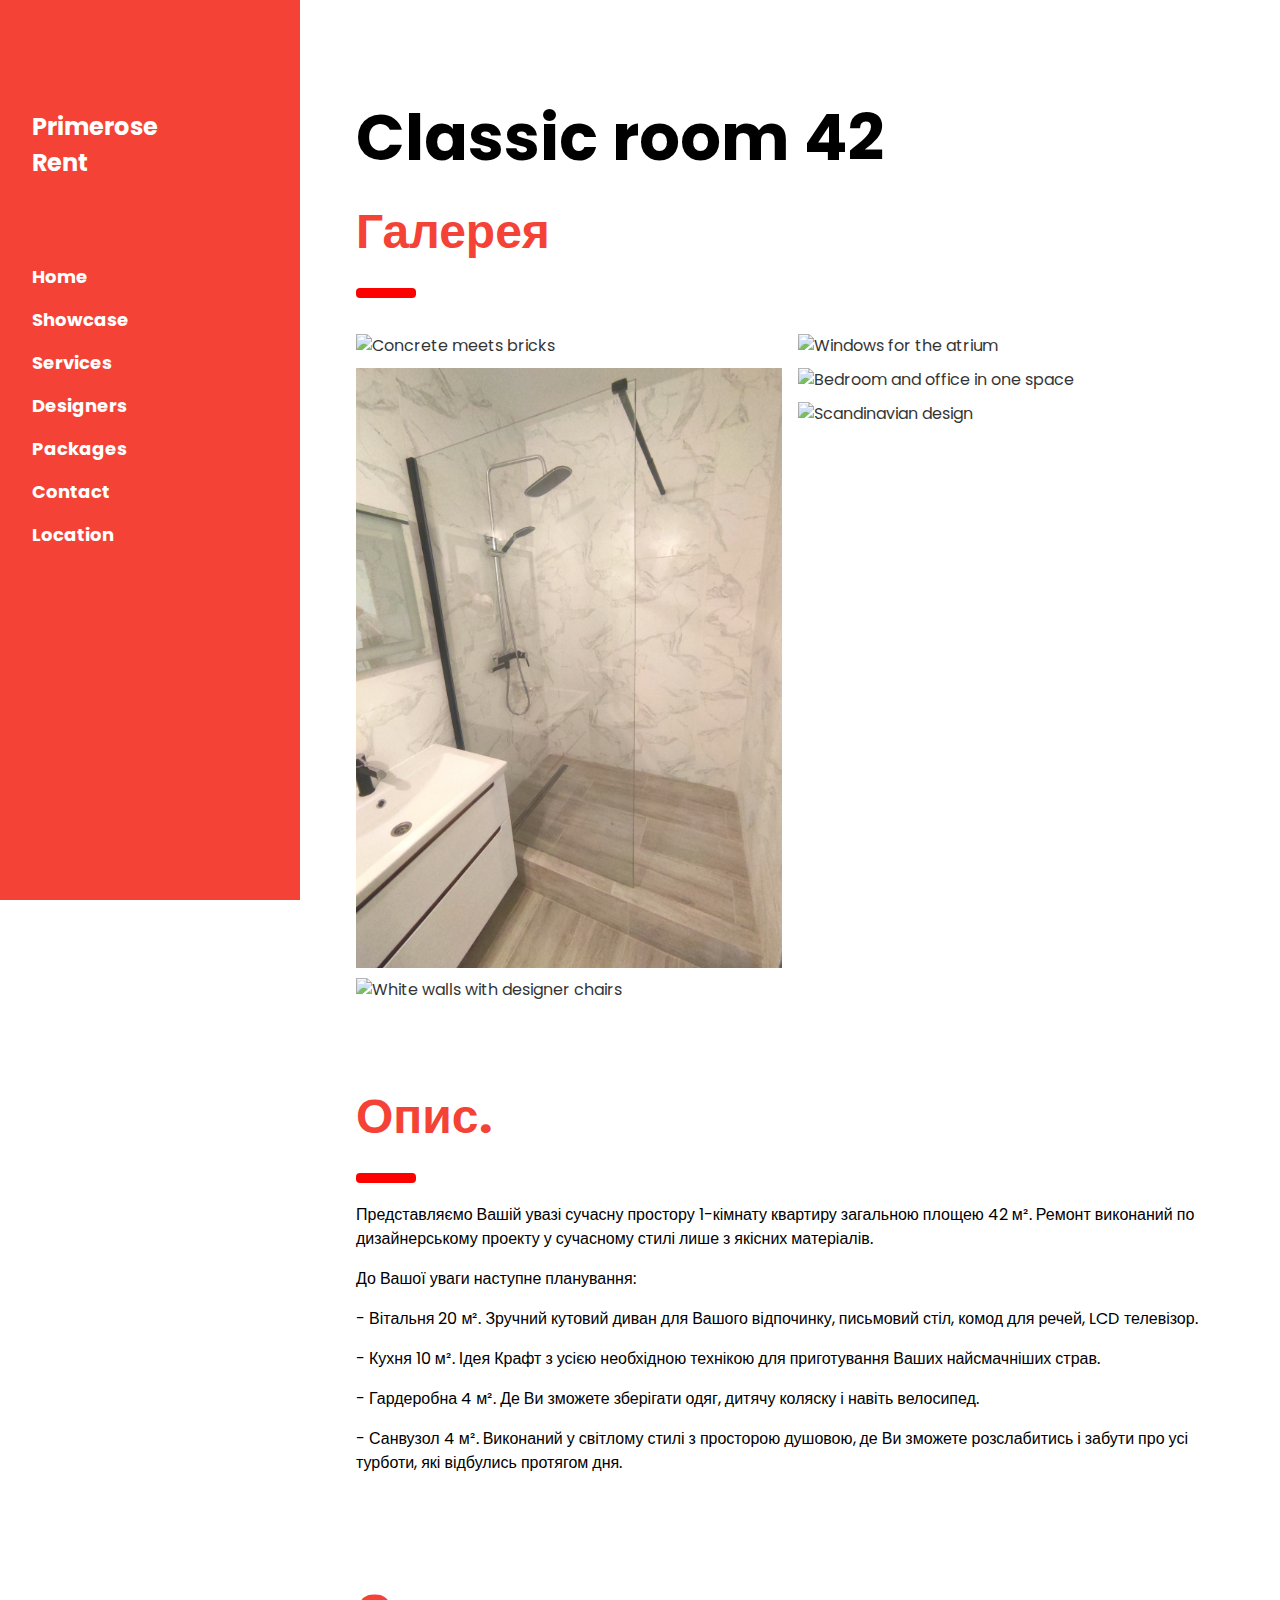
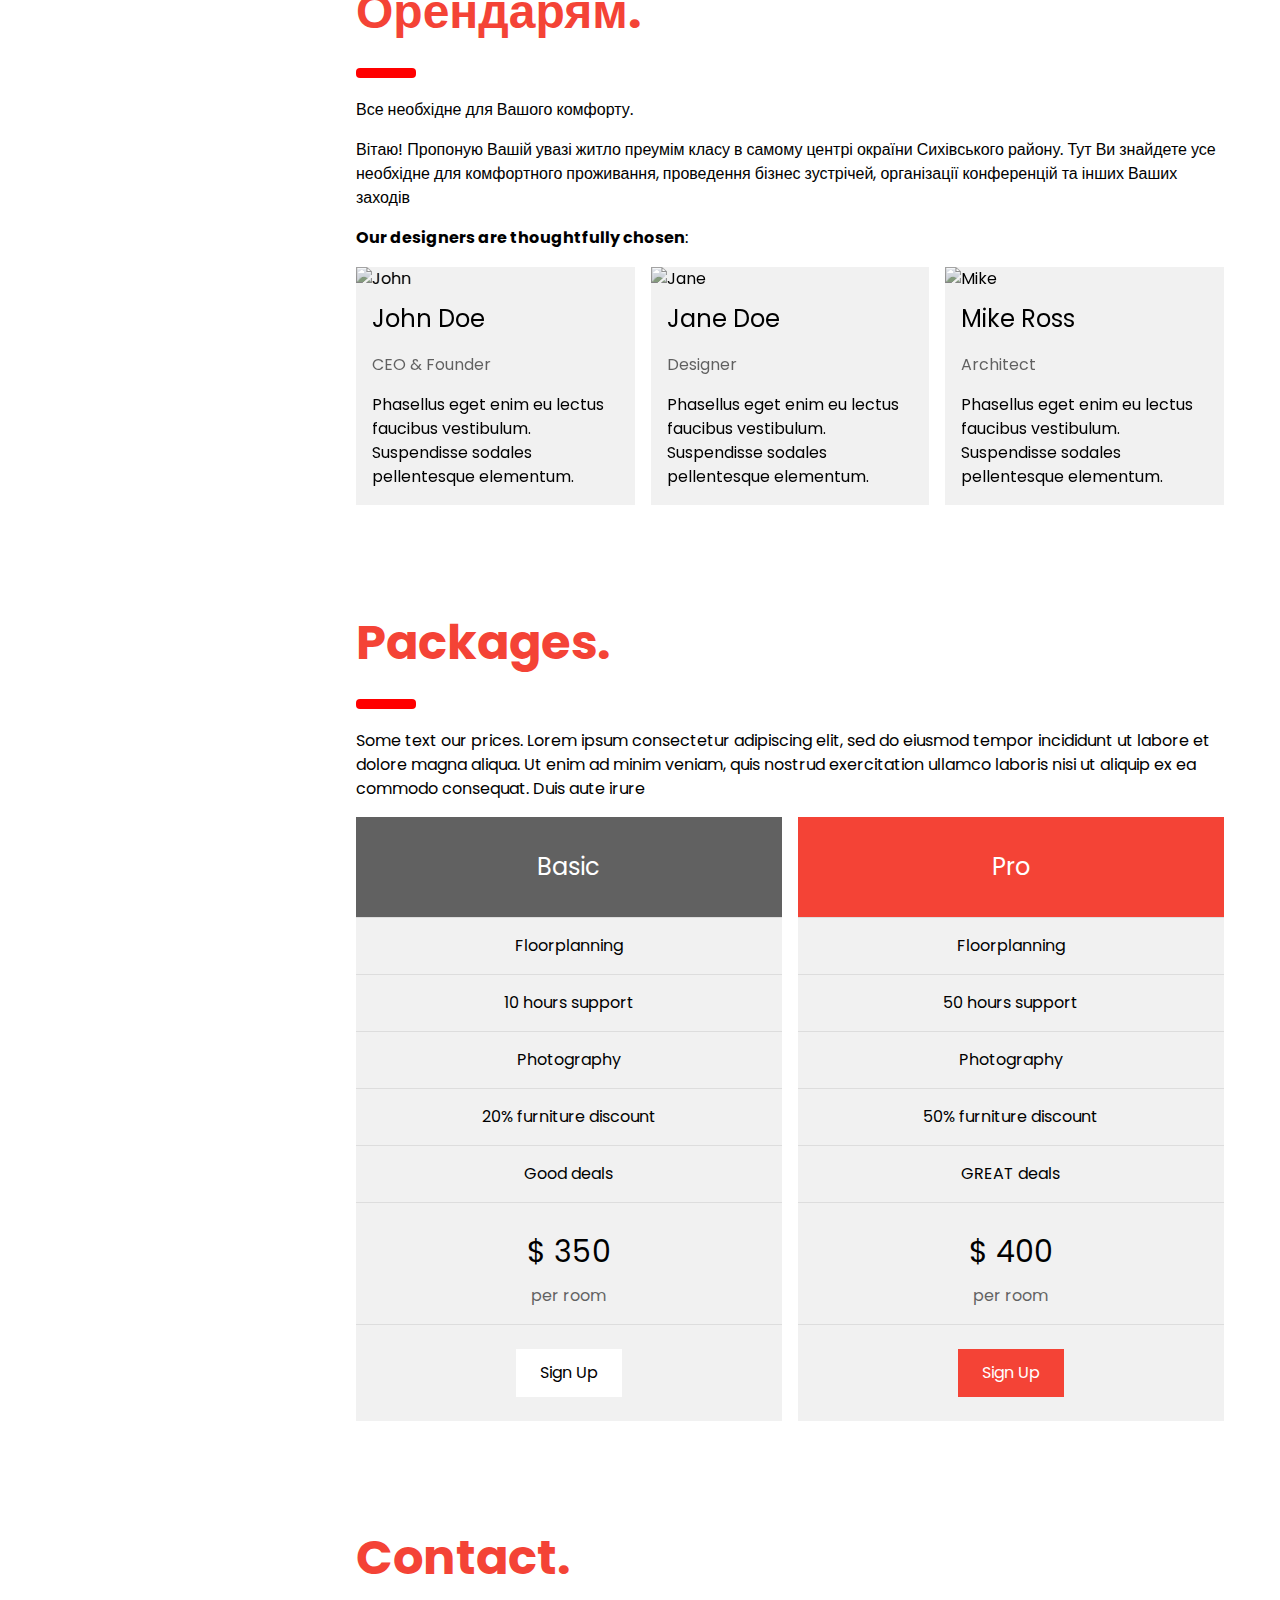
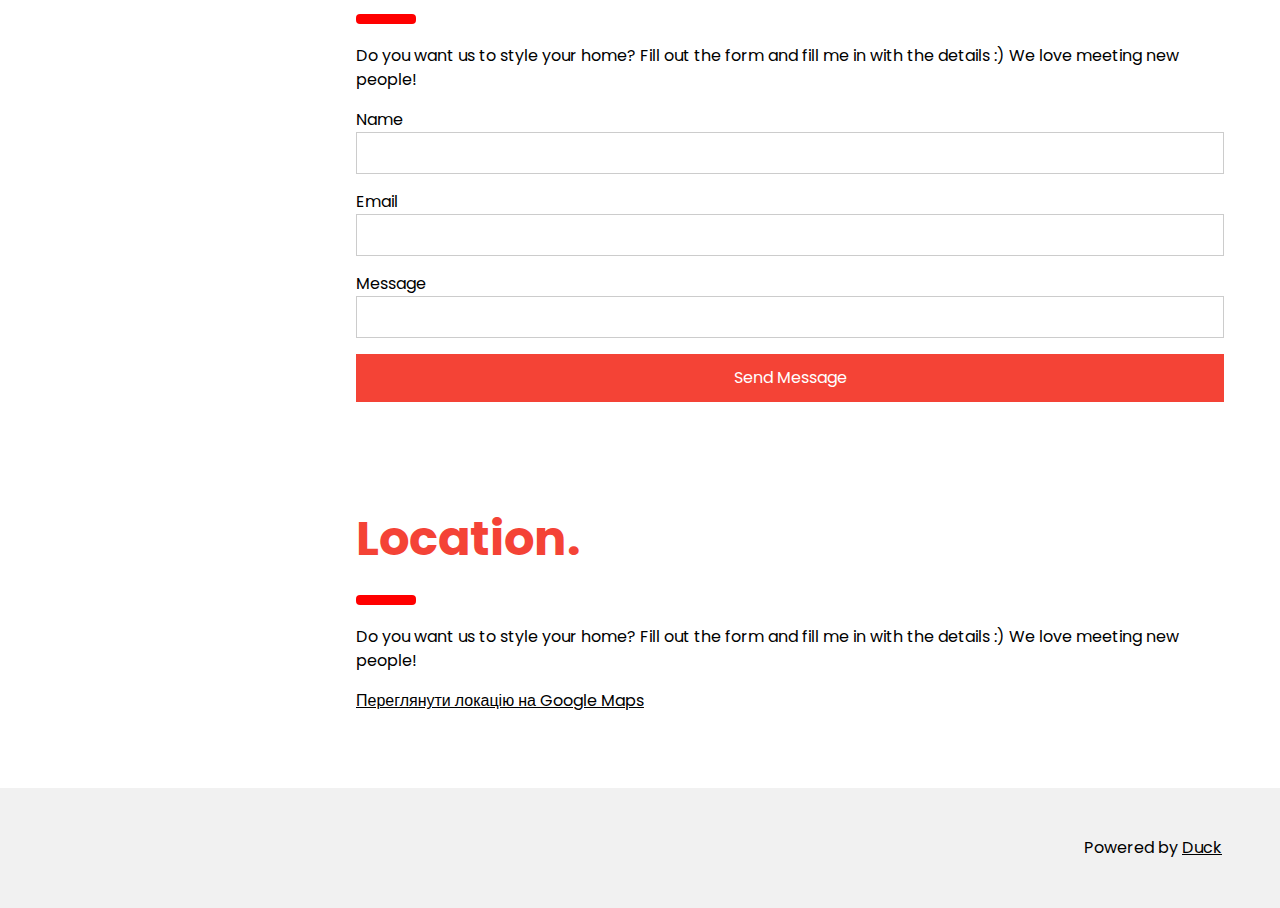
==== commit eeda8e16: "Update index.html" ====
--- a/templates/index.html
+++ b/templates/index.html
@@ -208,20 +208,7 @@
     <h1 class="w3-xxxlarge w3-text-red"><b>Location.</b></h1>
     <hr style="width:50px;border:5px solid red" class="w3-round">
     <p>Do you want us to style your home? Fill out the form and fill me in with the details :) We love meeting new people!</p>
-    <form action="/action_page.php" target="_blank">
-      <div class="w3-section">
-        <label>Name</label>
-        <input class="w3-input w3-border" type="text" name="Name" required>
-      </div>
-      <div class="w3-section">
-        <label>Email</label>
-        <input class="w3-input w3-border" type="text" name="Email" required>
-      </div>
-      <div class="w3-section">
-        <label>Message</label>
-        <input class="w3-input w3-border" type="text" name="Message" required>
-      </div>
-      <button type="submit" class="w3-button w3-block w3-padding-large w3-red w3-margin-bottom">Send Message</button>
+    <a href="https://maps.app.goo.gl/TkSrh5TRt5vSPF2J7" target="_blank">Переглянути локацію на Google Maps</a>
     </form>  
   </div>
 <!-- End page content -->
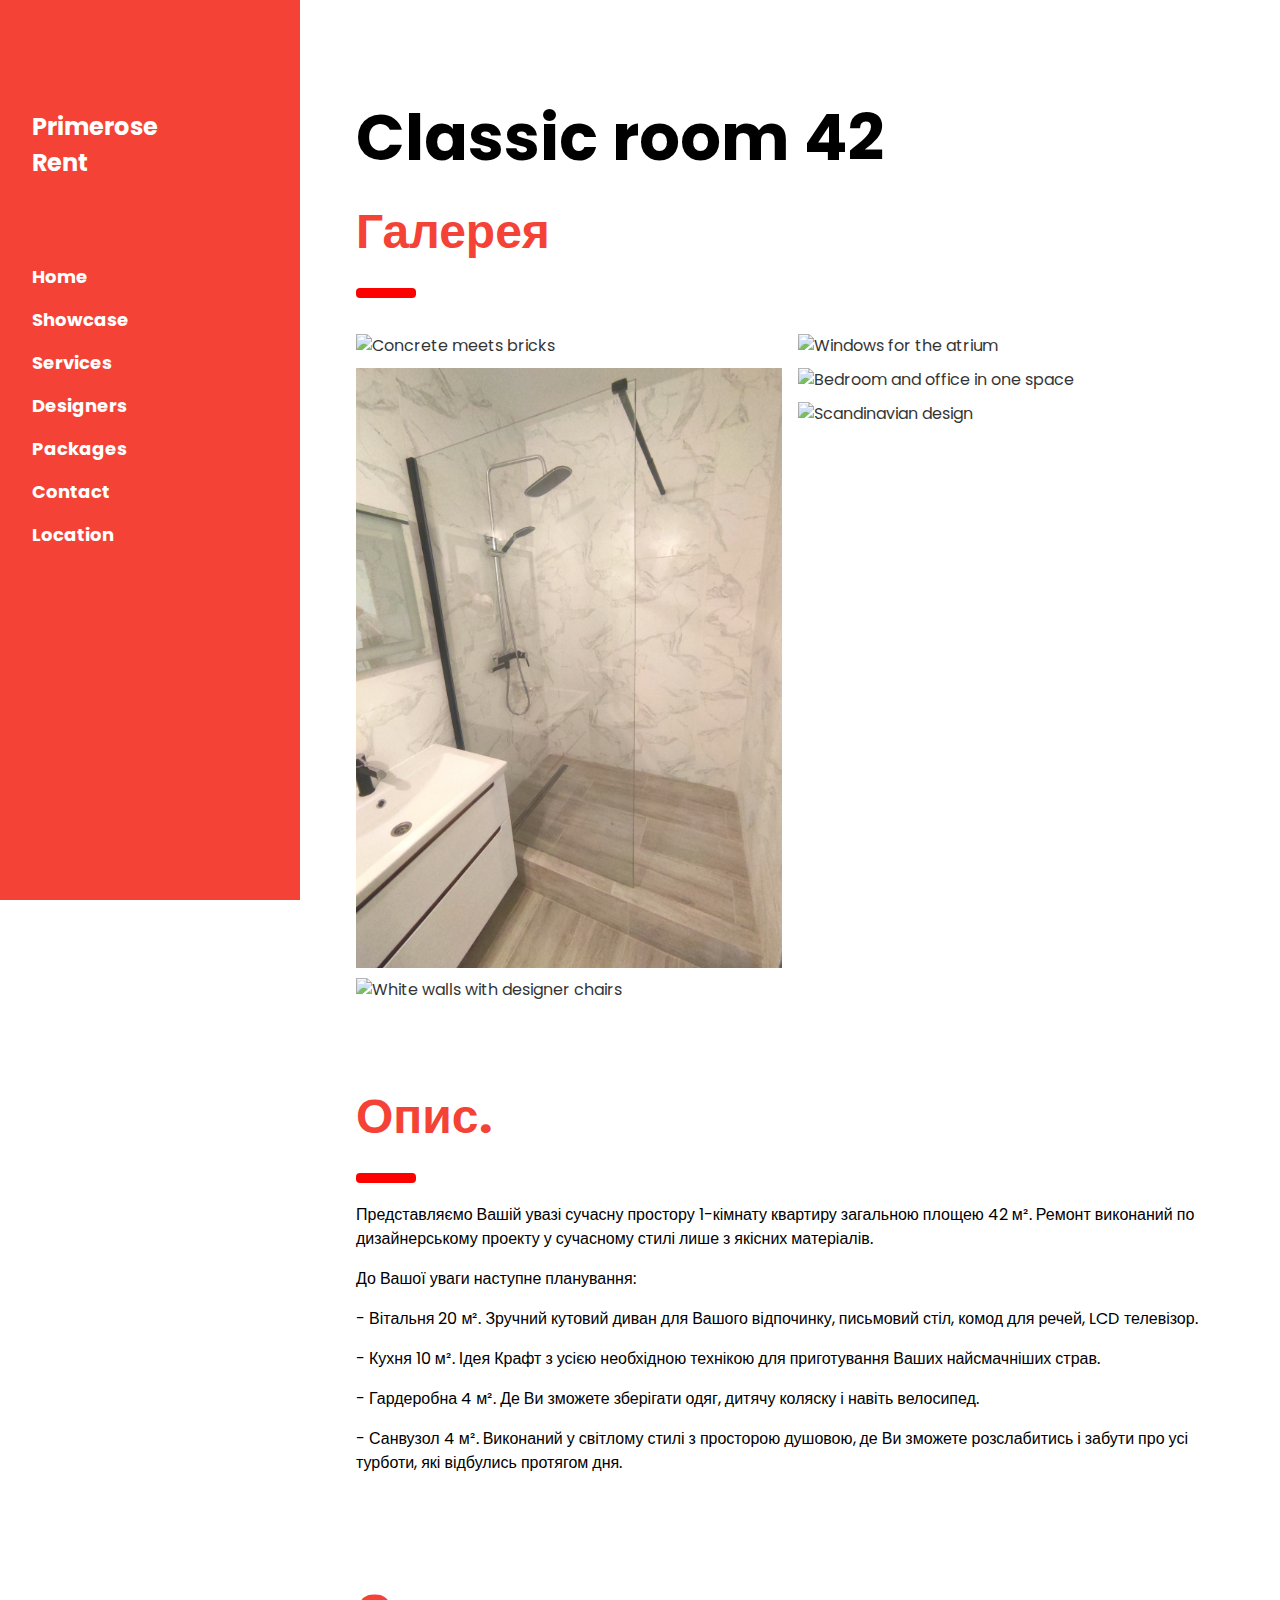
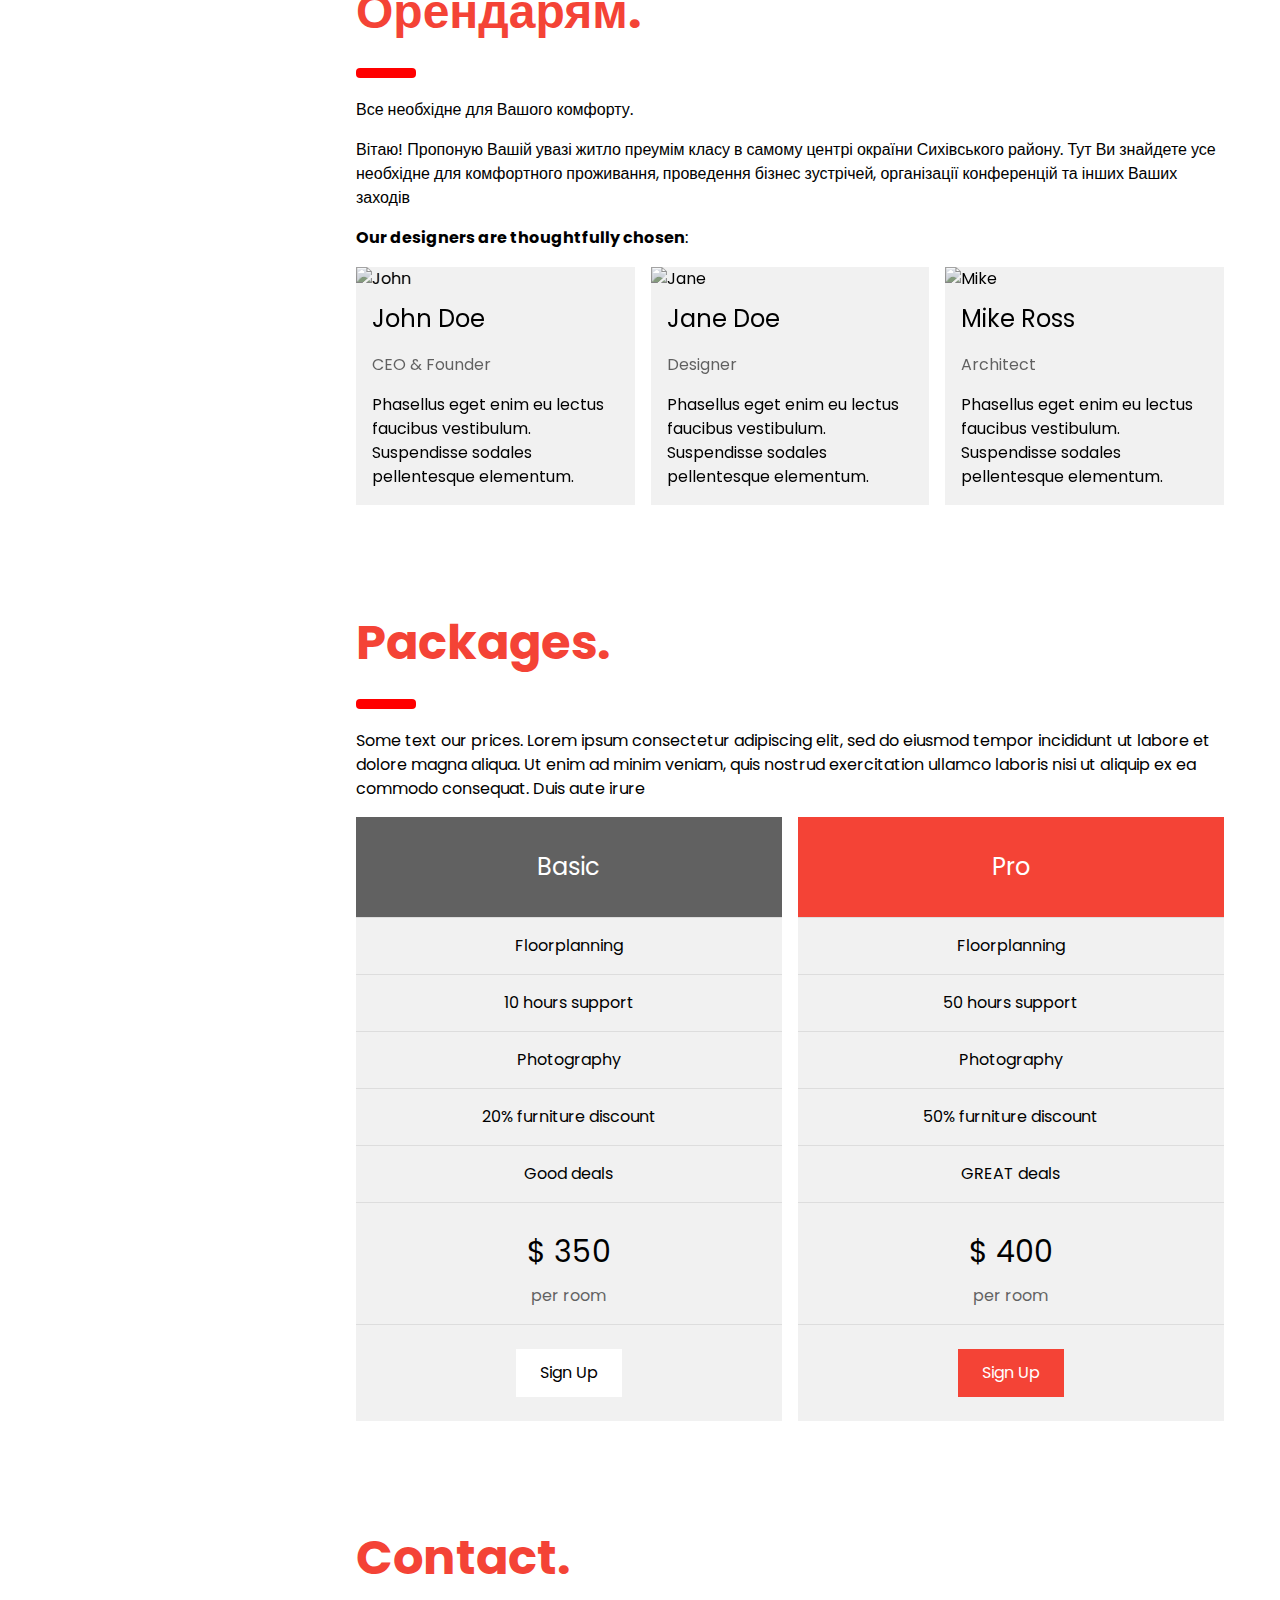
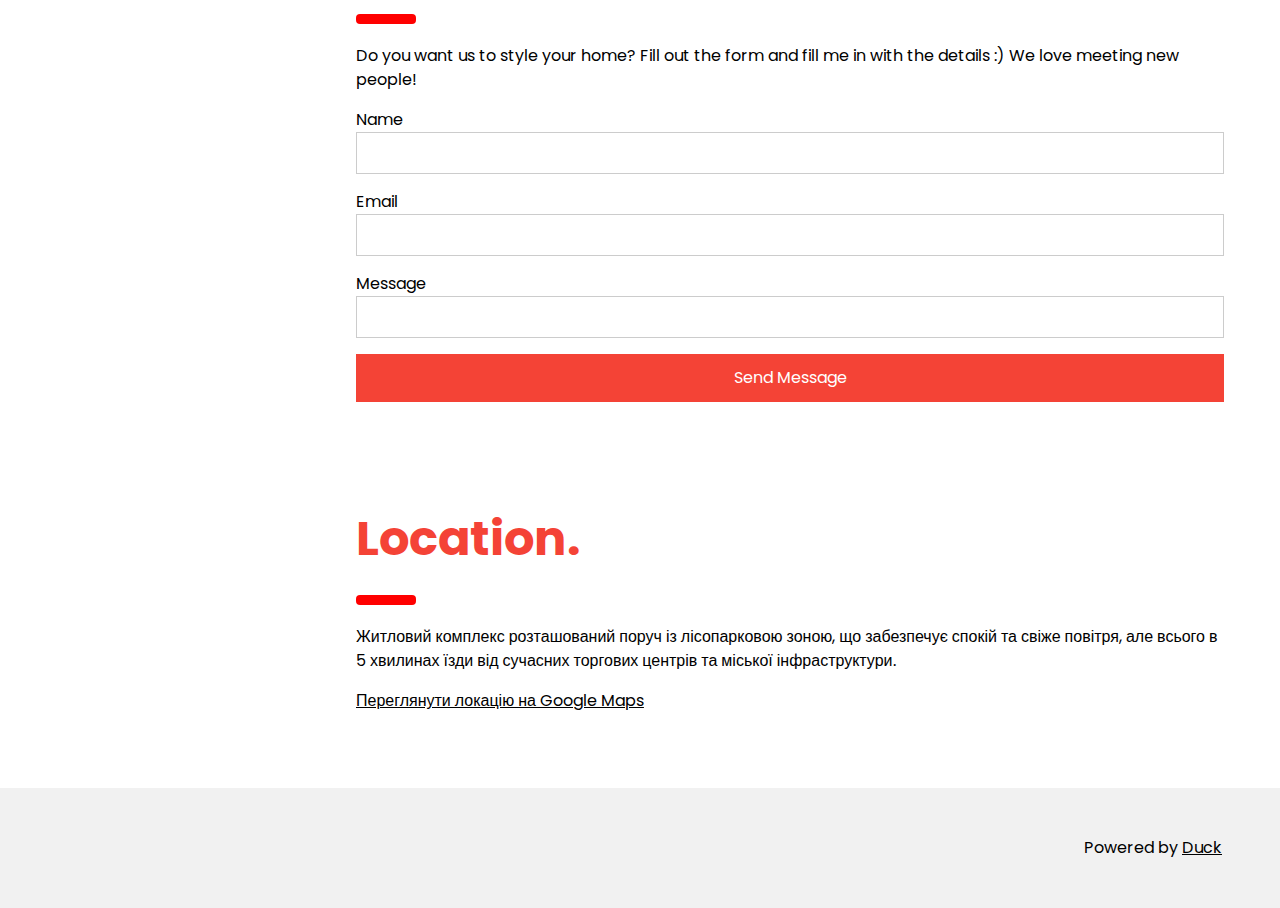
==== commit bb3d46e4: "Update index.html" ====
--- a/templates/index.html
+++ b/templates/index.html
@@ -207,7 +207,7 @@
   <div class="w3-container" id="location" style="margin-top:75px">
     <h1 class="w3-xxxlarge w3-text-red"><b>Location.</b></h1>
     <hr style="width:50px;border:5px solid red" class="w3-round">
-    <p>Do you want us to style your home? Fill out the form and fill me in with the details :) We love meeting new people!</p>
+    <p>Житловий комплекс розташований поруч із лісопарковою зоною, що забезпечує спокій та свіже повітря, але всього в 5 хвилинах їзди від сучасних торгових центрів та міської інфраструктури.</p>
     <a href="https://maps.app.goo.gl/TkSrh5TRt5vSPF2J7" target="_blank">Переглянути локацію на Google Maps</a>
     </form>  
   </div>
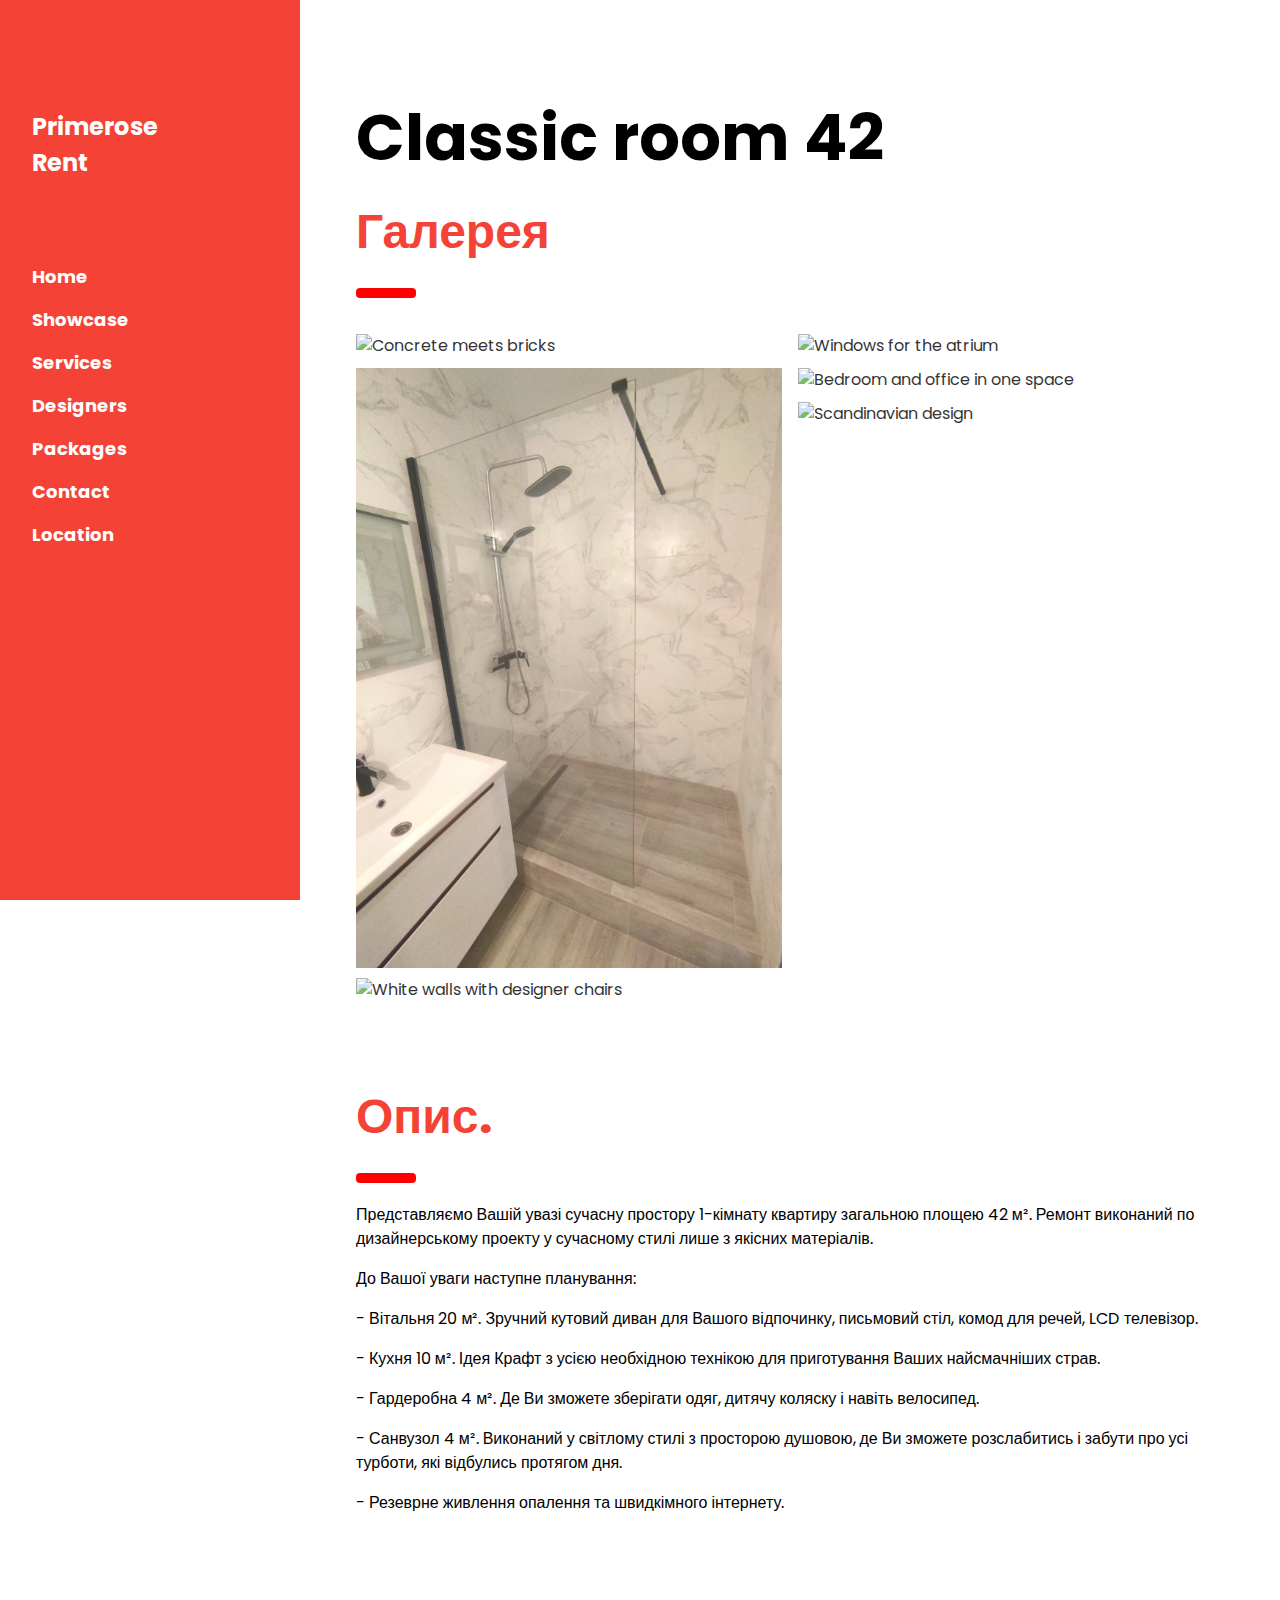
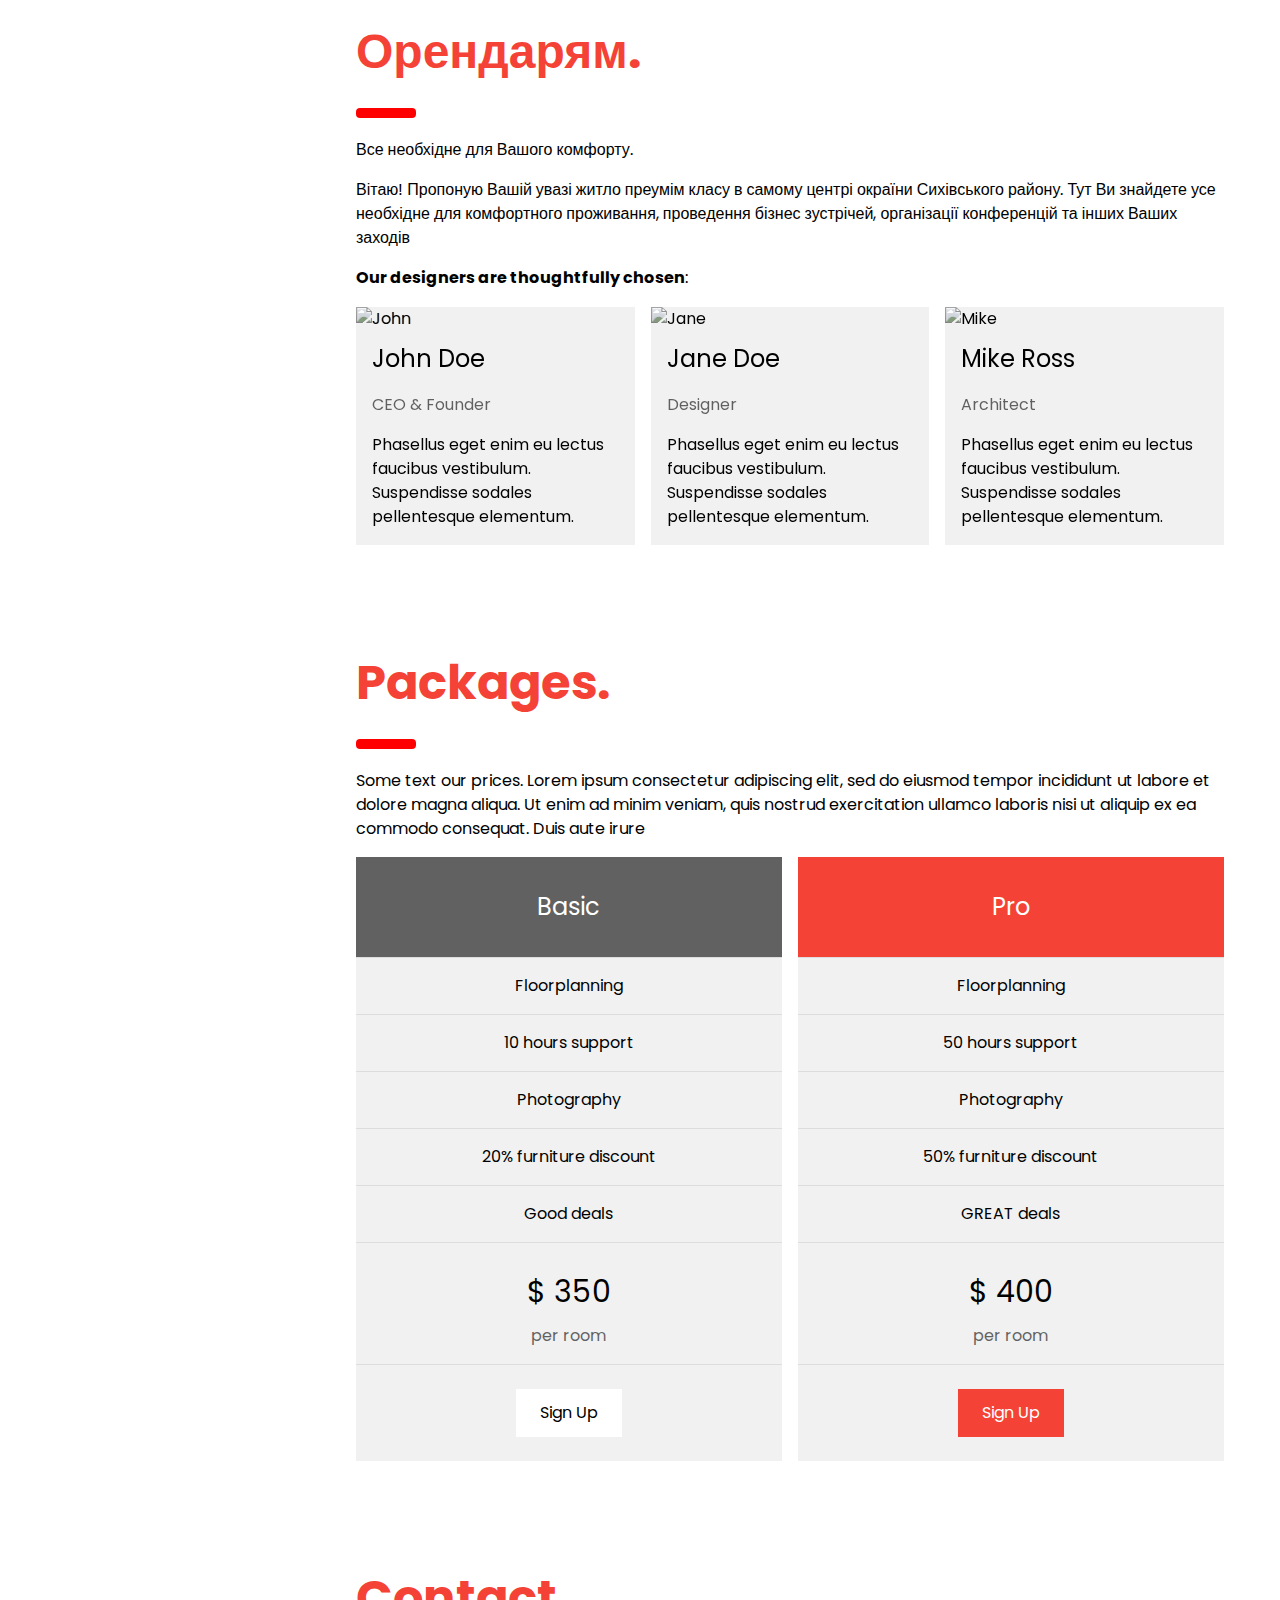
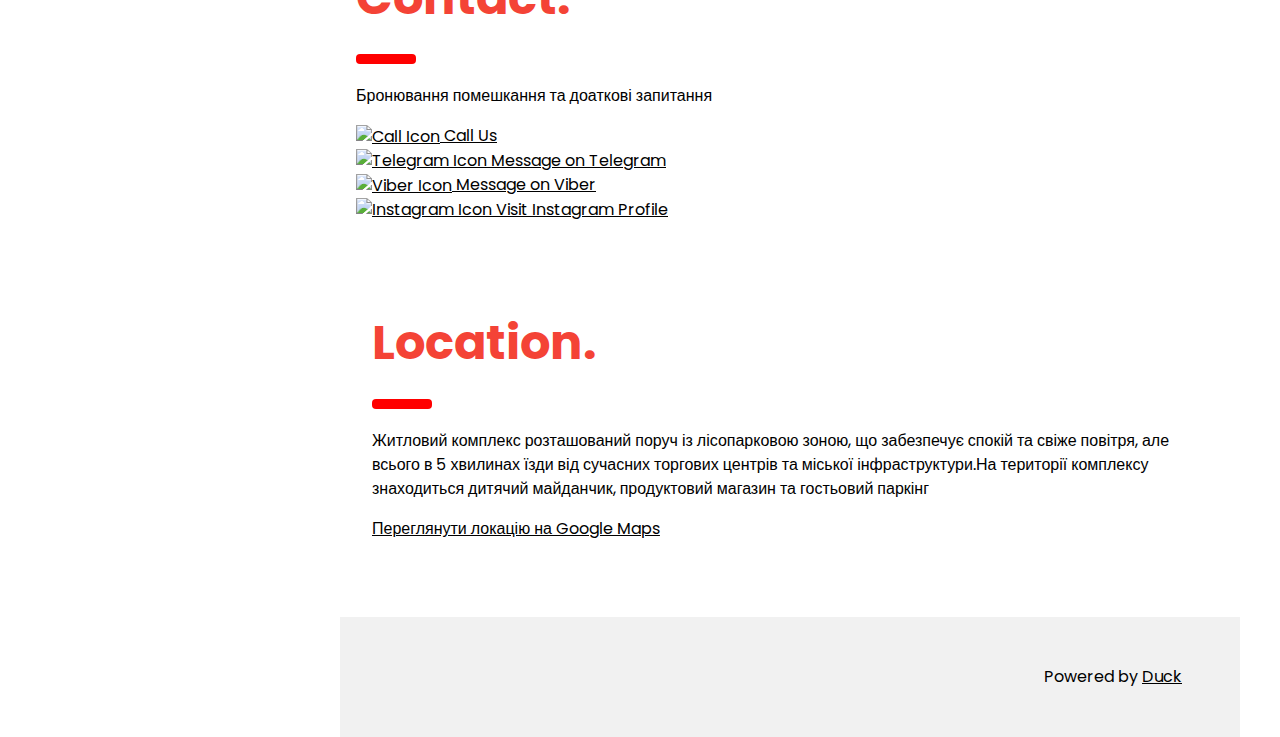
==== commit d013b668: "Update index.html" ====
--- a/templates/index.html
+++ b/templates/index.html
@@ -90,6 +90,8 @@
     <p>- Гардеробна 4 м². Де Ви зможете зберігати одяг, дитячу коляску і навіть велосипед.</p>
 
     <p>- Санвузол 4 м². Виконаний у світлому стилі з просторою душовою, де Ви зможете розслабитись і забути про усі турботи, які відбулись протягом дня.</p>
+
+    <p>- Резеврне живлення опалення та швидкімного інтернету.</p>
   </div>
   
   <!-- Desiner -->
@@ -186,34 +188,42 @@
   <div class="w3-container" id="contact" style="margin-top:75px">
     <h1 class="w3-xxxlarge w3-text-red"><b>Contact.</b></h1>
     <hr style="width:50px;border:5px solid red" class="w3-round">
-    <p>Do you want us to style your home? Fill out the form and fill me in with the details :) We love meeting new people!</p>
+    <p>Бронювання помешкання та доаткові запитання</p>
     <form action="/action_page.php" target="_blank">
-      <div class="w3-section">
-        <label>Name</label>
-        <input class="w3-input w3-border" type="text" name="Name" required>
-      </div>
-      <div class="w3-section">
-        <label>Email</label>
-        <input class="w3-input w3-border" type="text" name="Email" required>
-      </div>
-      <div class="w3-section">
-        <label>Message</label>
-        <input class="w3-input w3-border" type="text" name="Message" required>
-      </div>
-      <button type="submit" class="w3-button w3-block w3-padding-large w3-red w3-margin-bottom">Send Message</button>
-    </form>  
-  </div>
+      <div class="contact-method">
+    <a href="tel:+380737496909">
+        <img src="https://img.icons8.com/ios-filled/24/000000/phone.png" alt="Call Icon" /> Call Us
+    </a>
+</div>
+
+<div class="contact-method">
+    <a href="https://t.me/Yurii Kachur" target="_blank">
+        <img src="https://img.icons8.com/ios-filled/24/000000/telegram-app.png" alt="Telegram Icon" /> Message on Telegram
+    </a>
+</div>
+
+<div class="contact-method">
+    <a href="viber://chat?number=+380737496909">
+        <img src="https://img.icons8.com/ios-filled/24/000000/viber.png" alt="Viber Icon" /> Message on Viber
+    </a>
+</div>
+
+<div class="contact-method">
+    <a href="https://www.instagram.com/yuriy_lviv_17/" target="_blank">
+        <img src="https://img.icons8.com/ios-filled/24/000000/instagram-new.png" alt="Instagram Icon" /> Visit Instagram Profile
+    </a>
+</div>
  <!-- Location -->
   <div class="w3-container" id="location" style="margin-top:75px">
     <h1 class="w3-xxxlarge w3-text-red"><b>Location.</b></h1>
     <hr style="width:50px;border:5px solid red" class="w3-round">
-    <p>Житловий комплекс розташований поруч із лісопарковою зоною, що забезпечує спокій та свіже повітря, але всього в 5 хвилинах їзди від сучасних торгових центрів та міської інфраструктури.</p>
+    <p>Житловий комплекс розташований поруч із лісопарковою зоною, що забезпечує спокій та свіже повітря, але всього в 5 хвилинах їзди від сучасних торгових центрів та міської інфраструктури.На території комплексу знаходиться дитячий майданчик, продуктовий магазин та гостьовий паркінг</p>
     <a href="https://maps.app.goo.gl/TkSrh5TRt5vSPF2J7" target="_blank">Переглянути локацію на Google Maps</a>
     </form>  
   </div>
 <!-- End page content -->
 </div>
-
+  
 <!-- W3.CSS Container -->
 <div class="w3-light-grey w3-container w3-padding-32" style="margin-top:75px;padding-right:58px"><p class="w3-right">Powered by <a href="https://www.w3schools.com/w3css/default.asp" title="Duck" target="_blank" class="w3-hover-opacity">Duck</a></p></div>
 
